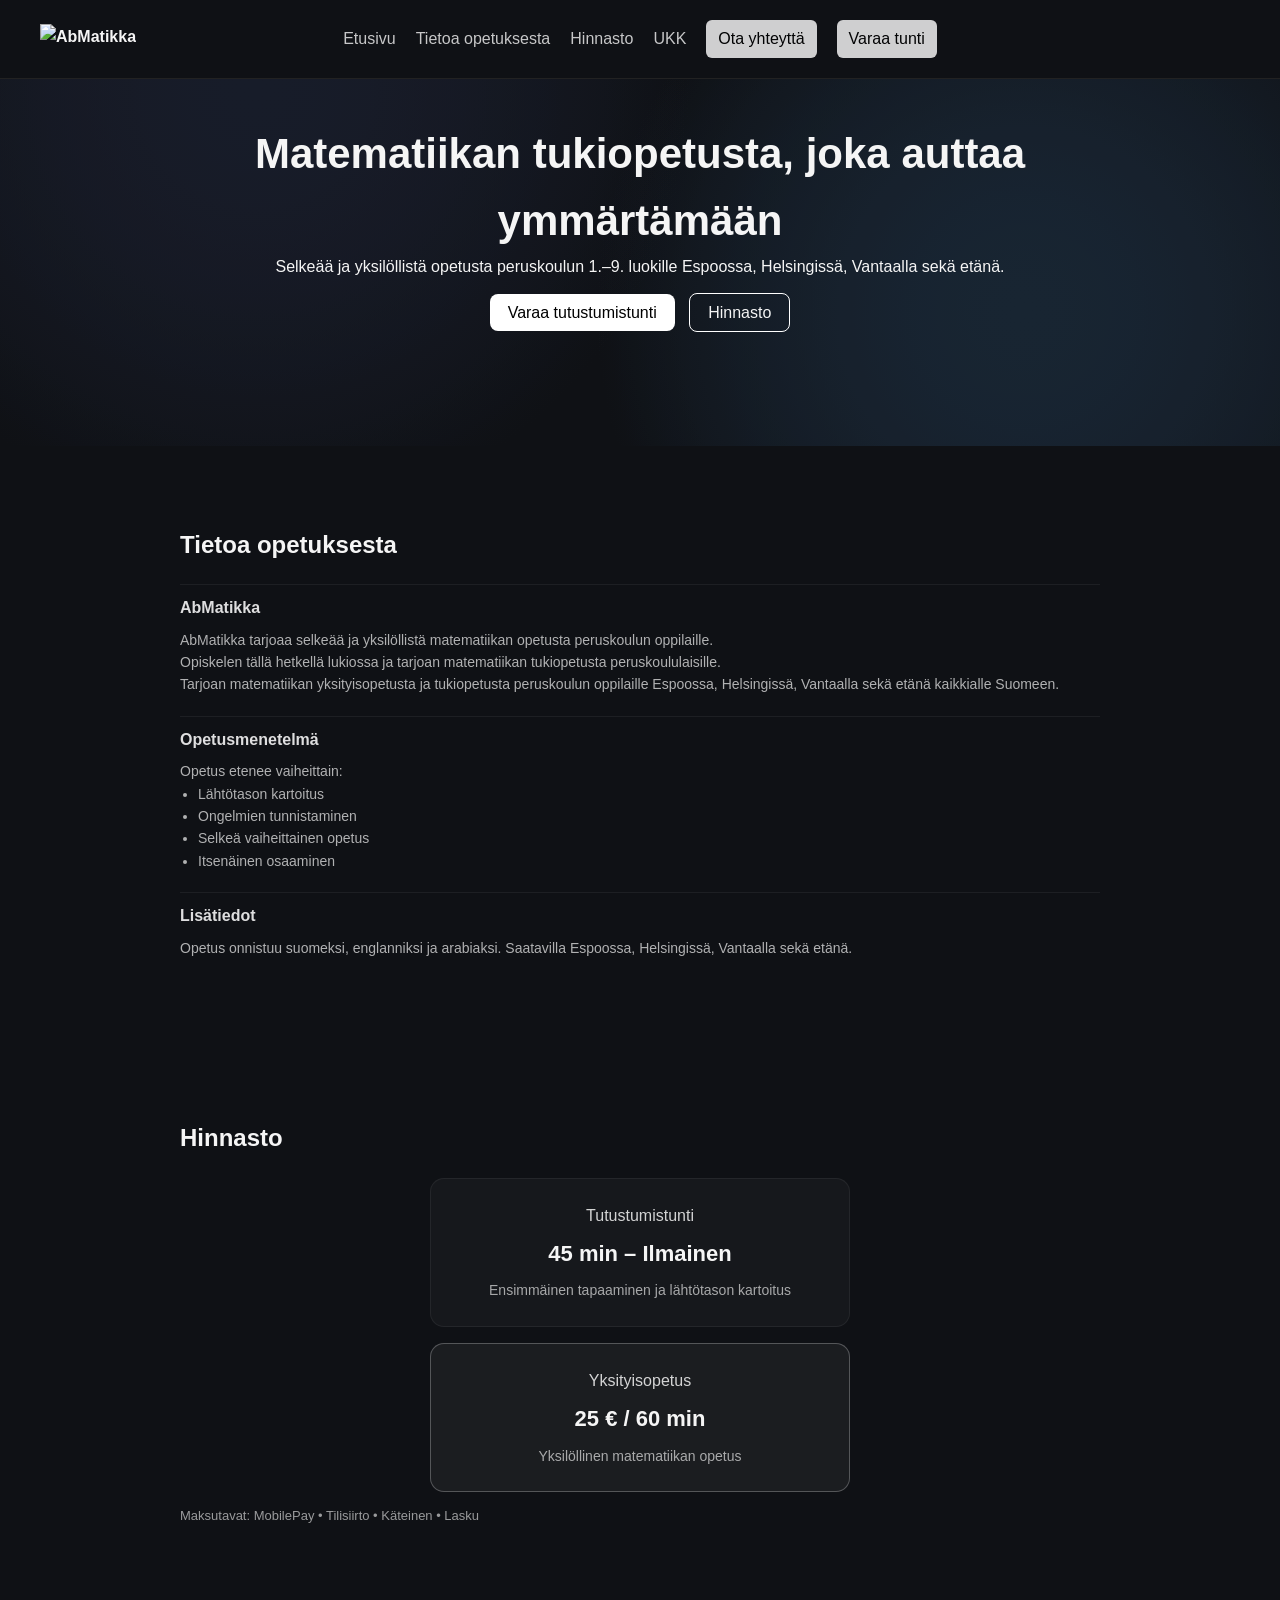
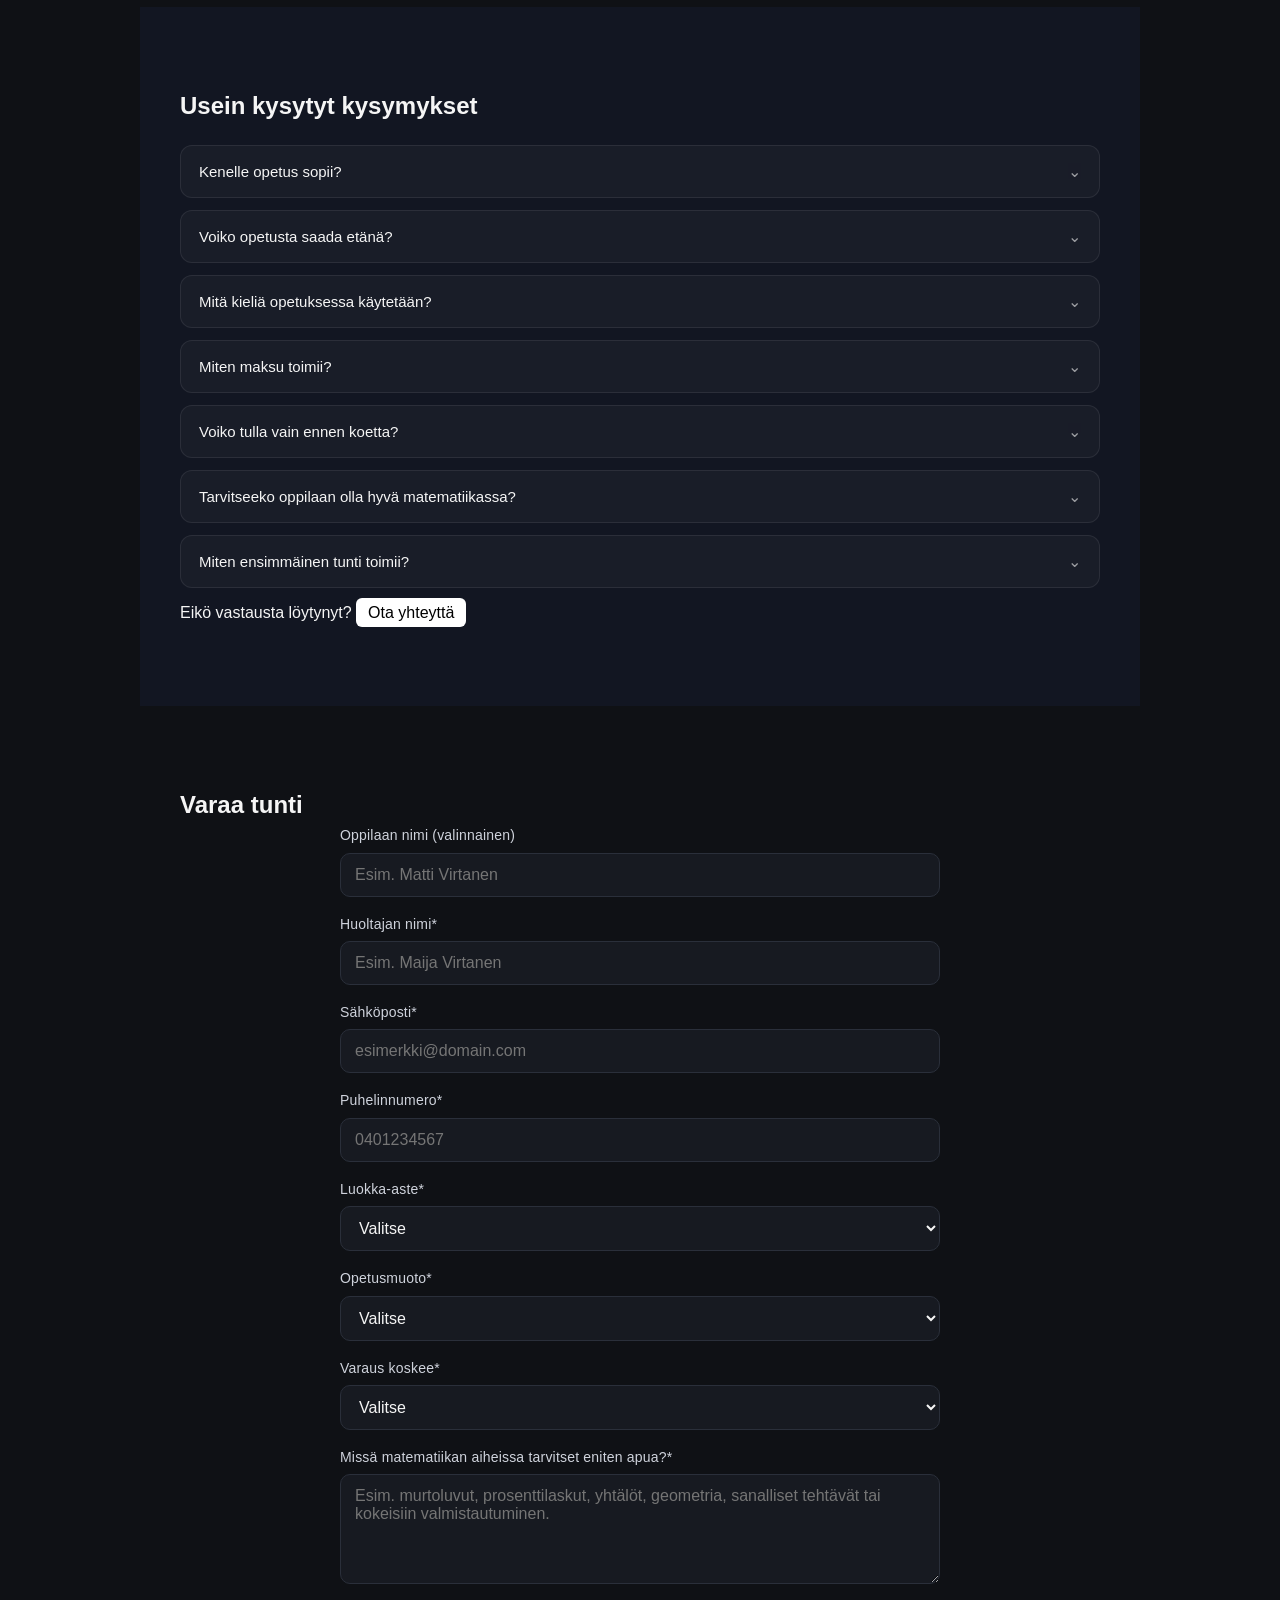
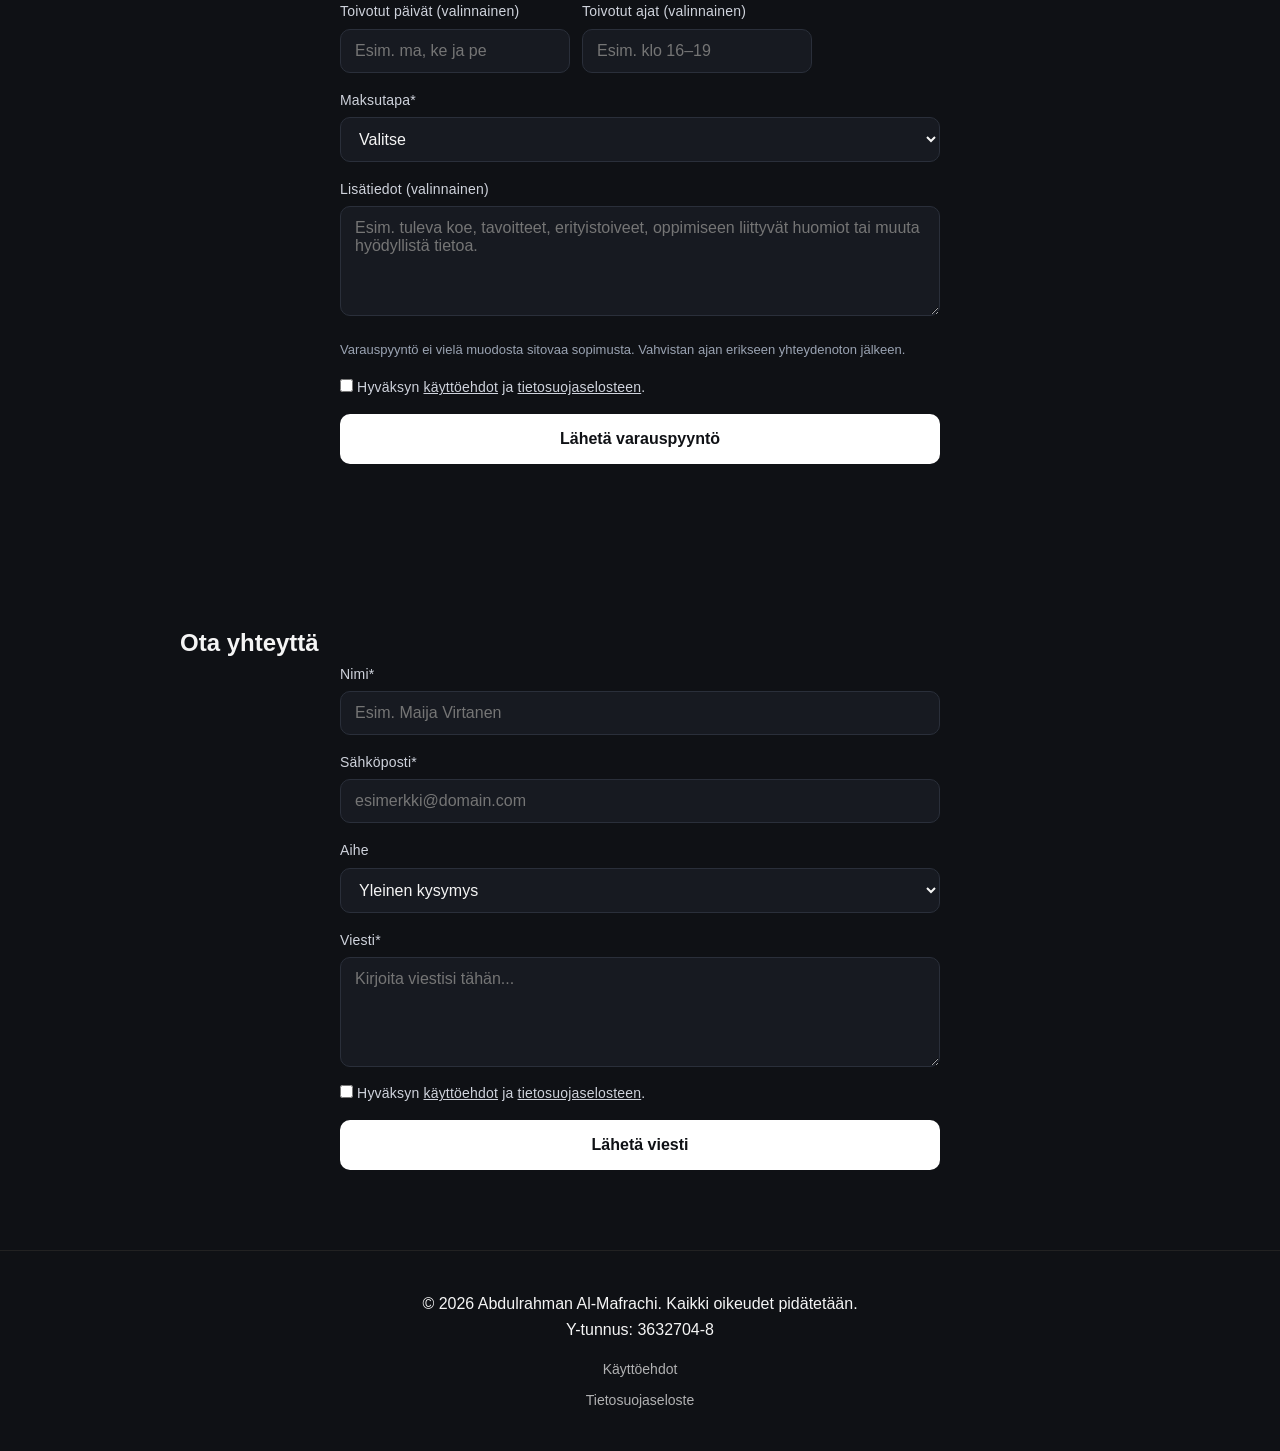
==== index.html @ 60a2cda3 "Update booking form subject and submit buttons Clarify booking section and streamline form submissio" ====
<!DOCTYPE html>
<html lang="fi">
<head>
  <meta charset="UTF-8" />
  <meta name="viewport" content="width=device-width, initial-scale=1.0"/>

  <title>Matematiikan yksityisopetus Espoo, Helsinki ja Vantaa | AbMatikka</title>
  <meta name="description" content="Matematiikan yksityisopetusta peruskoulun 1.–9. luokille Espoossa, Helsingissä, Vantaalla ja etänä. Ensimmäinen tutustumistunti ilmainen." />
  <link rel="apple-touch-icon" sizes="180x180" href="images/icons/apple-touch-icon.png">
  <link rel="icon" type="image/png" sizes="32x32" href="images/icons/favicon-32x32.png">
  <link rel="icon" type="image/png" sizes="16x16" href="images/icons/favicon-16x16.png">
  <link rel="manifest" href="images/icons/site.webmanifest">

  <!-- Open Graph (social media) -->
  <meta property="og:title" content="AbMatikka – Matematiikan tukiopetus" />
  <meta property="og:description" content="Yksilöllistä matematiikan opetusta Espoo, Helsinki, Vantaa ja etänä." />
  <meta property="og:type" content="website" />
  <meta name="theme-color" content="#0f1115" />
  
  <link rel="stylesheet" href="style.css">
</head>
  
<body>
<div id="top"></div>
<!-- NAV -->
<nav class="nav">
  <a href="#" class="logo">
    <img src="images/logo.png" alt="AbMatikka">
  </a>
  <button class="hamburger" id="hamburger">
    <span></span>
    <span></span>
    <span></span>
  </button>
  <div class="nav-links" id="nav-links">
    <a href="index.html" onclick="setTimeout(() => window.scrollTo(0,0), 0)">Etusivu</a>
    <a href="#about" data-offset="95" data-key="nav_about">Tietoa opetuksesta</a>
    <a href="#pricing" data-offset="110" data-key="nav_pricing">Hinnasto</a>
    <a href="#faq" data-offset="65" data-key="nav_faq">UKK</a>
    <a href="#contact" class="btn-small" data-offset="10" data-key="nav_contact">Ota yhteyttä</a>
    <a href="#booking" class="btn-small" data-offset="10" data-key="nav_booking">Varaa tunti</a>
  </div>
</nav>

<!-- HERO -->
<header class="hero">
  <div class="hero-bg"></div>

  <div class="hero-content">
    <h1 data-key="hero_title">Matematiikan tukiopetusta, joka auttaa ymmärtämään</h1>
    <p data-key="hero_desc">
      Selkeää ja yksilöllistä opetusta peruskoulun 1.–9. luokille Espoossa, Helsingissä, Vantaalla sekä etänä.
    </p>

    <div class="hero-buttons">
      <a href="#booking" class="btn" data-key="hero_btn_book">Varaa tutustumistunti</a>
      <a href="#pricing" class="btn-secondary" data-key="hero_btn_pricing">Hinnasto</a>
    </div>
  </div>
</header>

<!-- ABOUT -->
<section id="about" class="section">

  <h2 data-key="about_title">Tietoa opetuksesta</h2>

  <!-- ABOUT PART -->
  <div class="subsection">
    <h3 data-key="about_h3_1">AbMatikka</h3>
  <p data-key="about_p1">
    AbMatikka tarjoaa selkeää ja yksilöllistä matematiikan opetusta peruskoulun oppilaille.
  </p>

  <p data-key="about_p2">
    Opiskelen tällä hetkellä lukiossa ja tarjoan matematiikan tukiopetusta peruskoululaisille.
  </p>

  <p data-key="about_p3">
    Tarjoan matematiikan yksityisopetusta ja tukiopetusta peruskoulun oppilaille Espoossa, Helsingissä, Vantaalla sekä etänä kaikkialle Suomeen.
  </p>
</div>

  <!-- TEACHING METHOD PART -->
  <div class="subsection">
    <h3 data-key="about_h3_2">Opetusmenetelmä</h3>

    <p data-key="about_method_intro">Opetus etenee vaiheittain:</p>

    <ul>
      <li data-key="method_1">Lähtötason kartoitus</li>
      <li data-key="method_2">Ongelmien tunnistaminen</li>
      <li data-key="method_3">Selkeä vaiheittainen opetus</li>
      <li data-key="method_4">Itsenäinen osaaminen</li>
    </ul>
  </div>

  <!-- EXTRA INFO -->
  <div class="subsection">
    <h3 data-key="about_h3_3">Lisätiedot</h3>
    <p data-key="about_extra">
      Opetus onnistuu suomeksi, englanniksi ja arabiaksi.  
      Saatavilla Espoossa, Helsingissä, Vantaalla sekä etänä.
    </p>
  </div>

</section>

<!-- PRICING -->
<section id="pricing" class="section">
  <h2 data-key="pricing_title">Hinnasto</h2>

  <div class="pricing-clean">

    <div class="pricing-item">
      <div class="pricing-title" data-key="pricing_free_title">Tutustumistunti</div>
      <div class="pricing-price" data-key="pricing_free_price">45 min – Ilmainen</div>
      <div class="pricing-desc" data-key="pricing_free_desc">Ensimmäinen tapaaminen ja lähtötason kartoitus</div>
    </div>

    <div class="pricing-item featured">
      <div class="pricing-title" data-key="pricing_private_title">Yksityisopetus</div>
      <div class="pricing-price" data-key="pricing_private_price">25 € / 60 min</div>
      <div class="pricing-desc" data-key="pricing_private_desc">Yksilöllinen matematiikan opetus</div>
    </div>

  </div>

  <div class="payment-methods" data-key="payment_methods">
    Maksutavat: MobilePay • Tilisiirto • Käteinen • Lasku
  </div>
</section>

<!-- FAQ -->
<section id="faq" class="section dark">
  <h2 data-key="faq_title">Usein kysytyt kysymykset</h2>

  <div class="faq-clean">

    <div class="faq-item">
      <button class="faq-question">
        <span data-key="faq_q1">Kenelle opetus sopii?</span>
        <span class="faq-icon">⌄</span>
      </button>
      <div class="faq-answer" data-key="faq_a1">
        Peruskoulun oppilaille (1.–9. luokka), jotka tarvitsevat tukea matematiikassa.
      </div>
    </div>

    <div class="faq-item">
      <button class="faq-question">
        <span data-key="faq_q2">Voiko opetusta saada etänä?</span>
        <span class="faq-icon">⌄</span>
      </button>
      <div class="faq-answer" data-key="faq_a2">
        Kyllä. Opetus onnistuu sekä etänä että lähiopetuksena Espoossa, Helsingissä ja Vantaalla.
      </div>
    </div>

    <div class="faq-item">
      <button class="faq-question">
        <span data-key="faq_q3">Mitä kieliä opetuksessa käytetään?</span>
        <span class="faq-icon">⌄</span>
      </button>
      <div class="faq-answer" data-key="faq_a3">
        Opetus onnistuu suomeksi, englanniksi ja arabiaksi.
      </div>
    </div>

    <div class="faq-item">
      <button class="faq-question">
        <span data-key="faq_q4">Miten maksu toimii?</span>
        <span class="faq-icon">⌄</span>
      </button>
      <div class="faq-answer" data-key="faq_a4">
        Maksu onnistuu MobilePaylla, tilisiirrolla, käteisellä tai laskulla.
      </div>
    </div>

    <div class="faq-item">
      <button class="faq-question">
        <span data-key="faq_q5">Voiko tulla vain ennen koetta?</span>
        <span class="faq-icon">⌄</span>
      </button>
      <div class="faq-answer" data-key="faq_a5">
        Kyllä. Yksittäiset tunnit ja kertaluonteinen tuki ovat täysin mahdollisia.
      </div>
    </div>

    <div class="faq-item">
      <button class="faq-question">
        <span data-key="faq_q6">Tarvitseeko oppilaan olla hyvä matematiikassa?</span>
        <span class="faq-icon">⌄</span>
      </button>
      <div class="faq-answer" data-key="faq_a6">
        Ei tarvitse. Opetus mukautetaan aina oppilaan lähtötasoon.
      </div>
    </div>

    <div class="faq-item">
      <button class="faq-question">
        <span data-key="faq_q7">Miten ensimmäinen tunti toimii?</span>
        <span class="faq-icon">⌄</span>
      </button>
      <div class="faq-answer" data-key="faq_a7">
        Ensimmäinen tutustumistunti sisältää lähtötason kartoituksen ja suunnitelman tekemisen tulevaa opetusta varten.
      </div>
    </div>
  <p class="faq-note">
     Eikö vastausta löytynyt?
    <a href="#contact" class="btn-small" data-offset="10">Ota yhteyttä</a>
  </p>
  </div>
</section>

<!-- BOOKING FORM -->
<section id="booking" class="section">
  <h2 data-key="booking_title">Varaa tunti</h2>

<form action="https://formsubmit.co/c6b9ec2ff8235d86687b33f1105c2b4b" method="POST" class="form">

<input type="hidden" name="_subject" value="Uusi varaus AbMatikka-sivustolta">
<input type="hidden" name="_template" value="basic">
<input type="hidden" name="_next" value="https://ab-almafrachi.github.io/abmatikka/kiitos.html">
<input type="hidden" name="_captcha" value="false">

<div class="form-group">
  <label for="student_name">Oppilaan nimi (valinnainen)</label>
  <input id="student_name" name="student_name" type="text" placeholder="Esim. Matti Virtanen">
</div>

<div class="form-group">
  <label for="guardian_name">Huoltajan nimi*</label>
  <input id="guardian_name" name="guardian_name" type="text" required placeholder="Esim. Maija Virtanen">
</div>

<div class="form-group">
  <label for="email">Sähköposti*</label>
  <input id="booking_email" name="email" type="email" required placeholder="esimerkki@domain.com">
</div>

<div class="form-group">
  <label for="phone">Puhelinnumero*</label>
  <input id="booking_phone" name="phone" type="tel" required placeholder="0401234567">
</div>

<div class="form-group">
  <label for="grade">Luokka-aste*</label>
  <select id="grade" name="grade" required>
    <option value="">Valitse</option>
    <option>1</option>
    <option>2</option>
    <option>3</option>
    <option>4</option>
    <option>5</option>
    <option>6</option>
    <option>7</option>
    <option>8</option>
    <option>9</option>
  </select>
</div>

<div class="form-group">
  <label for="type">Opetusmuoto*</label>
  <select id="type" name="type" required>
    <option value="">Valitse</option>
    <option value="lahi">Lähiopetus</option>
    <option value="eta">Etäopetus</option>
  </select>
</div>

<div class="form-group" id="city-group" style="display:none;">
  <label for="city">Opetuspaikka*</label>
  <input id="city" name="city" type="text" placeholder="Esim. kirjasto, koti tai muu paikka">
</div>

<div class="form-group">
  <label for="lesson_type">Varaus koskee*</label>
  <select id="lesson_type" name="lesson_type" required>
    <option value="">Valitse</option>
    <option value="free_intro">Ilmainen tutustumistunti (45 min)</option>
    <option value="private_lesson">Yksityisopetustunti (25 €/h)</option>
  </select>
</div>

<div class="form-group">
  <label for="issues">Missä matematiikan aiheissa tarvitset eniten apua?*</label>
  <textarea
    id="issues"
    name="issues"
    required
    placeholder="Esim. murtoluvut, prosenttilaskut, yhtälöt, geometria, sanalliset tehtävät tai kokeisiin valmistautuminen."></textarea>
</div>

<div class="form-row">

  <div class="form-group">
    <label for="days">Toivotut päivät (valinnainen)</label>
    <input
      id="days"
      name="days"
      type="text"
      placeholder="Esim. ma, ke ja pe">
  </div>

  <div class="form-group">
    <label for="times">Toivotut ajat (valinnainen)</label>
    <input
      id="times"
      name="times"
      type="text"
      placeholder="Esim. klo 16–19">
  </div>

</div>

<div class="form-group">
  <label for="payment_method">Maksutapa*</label>
  <select id="payment_method" name="payment_method" required>
    <option value="">Valitse</option>
    <option value="mobilepay">MobilePay</option>
    <option value="banktransfer">Tilisiirto</option>
    <option value="cash">Käteinen</option>
    <option value="invoice">Lasku</option>
  </select>
</div>

<div class="form-group" id="billing-group" style="display:none;">
  <label for="billing_details">Laskutustiedot</label>
  <textarea id="billing_details" name="billing_details" placeholder="Matti Virtanen&#10;Esimerkkikatu 1 A 2&#10;02100 Helsinki"></textarea>
</div>

<div class="form-group">
  <label for="message">Lisätiedot (valinnainen)</label>
  <textarea
    id="message"
    name="message"
    placeholder="Esim. tuleva koe, tavoitteet, erityistoiveet, oppimiseen liittyvät huomiot tai muuta hyödyllistä tietoa."></textarea>
</div>

<p class="form-note">
  Varauspyyntö ei vielä muodosta sitovaa sopimusta. Vahvistan ajan erikseen yhteydenoton jälkeen.
</p>

<div class="form-group consent">
  <label>
    <input type="checkbox" name="consent" required>
    Hyväksyn
    <a href="terms.html" target="_blank">käyttöehdot</a>
    ja
    <a href="privacy.html" target="_blank">tietosuojaselosteen</a>.
  </label>
</div>

<button type="submit">Lähetä varauspyyntö</button>
</form>
</section>

<section id="contact" class="section">
  <h2>Ota yhteyttä</h2>

  <form action="https://formsubmit.co/c6b9ec2ff8235d86687b33f1105c2b4b" method="POST" class="form">

    <input type="hidden" name="_subject" value="Uusi yhteydenotto AbMatikka-sivustolta">
    <input type="hidden" name="_template" value="basic">
    <input type="hidden" name="_next" value="https://ab-almafrachi.github.io/abmatikka/kiitos.html">
    <input type="hidden" name="_captcha" value="false">

    <div class="form-group">
      <label for="name">Nimi*</label>
      <input id="name" name="name" type="text" required placeholder="Esim. Maija Virtanen">
    </div>

    <div class="form-group">
      <label for="contact_email">Sähköposti*</label>
      <input id="contact_email" name="email" type="email" required placeholder="esimerkki@domain.com">
    </div>

    <div class="form-group">
      <label for="topic">Aihe</label>
      <select id="topic" name="topic">
        <option name="general" value="general">Yleinen kysymys</option>
        <option name="pricing" value="pricing">Hinnat</option>
        <option name="lesson" value="lesson">Opetukseen liittyvä kysymys</option>
        <option name="other" value="other">Muu</option>
      </select>
    </div>

    <div class="form-group">
      <label for="contact_message">Viesti*</label>
      <textarea id="contact_message" name="message" required placeholder="Kirjoita viestisi tähän..."></textarea>
    </div>

    <div class="form-group consent">
      <label>
        <input type="checkbox" name="consent" required>
        Hyväksyn <a href="terms.html" target="_blank">käyttöehdot</a> ja
        <a href="privacy.html" target="_blank">tietosuojaselosteen</a>.
      </label>
    </div>

    <button type="submit">Lähetä viesti</button>
  </form>
</section>

<!-- FOOTER -->
<footer class="footer">
  <p data-key="footer_copyright">© 2026 Abdulrahman Al-Mafrachi. Kaikki oikeudet pidätetään.</p>
  <p>Y-tunnus: 3632704-8</p>

  <div class="footer-links">
      <a href="terms.html">Käyttöehdot</a>
      <span>•</span>
      <a href="privacy.html">Tietosuojaseloste</a>
    </div>
</footer>

<script src="script.js"></script>
</body>
</html>
---- style.css ----
* {
  margin: 0;
  padding: 0;
  box-sizing: border-box;
  font-family: Inter, Arial, sans-serif;
}

body {
  background: #0f1115;
  color: #f5f5f5;
  line-height: 1.6;
}

a { color: inherit; text-decoration: none; }

.nav {
  display:flex;
  justify-content:center;
  align-items:center;
  padding:20px 40px;
  position:fixed;
  top:0;
  left:0;
  right:0;
  z-index:9999;
  background:#0f1115;
  border-bottom:1px solid #222;
  gap: 40px;
}

.logo { 
  font-weight:700;
  position: absolute;
  left: 40px;
}

.nav-links {
  display: flex;
  gap: 20px;
  align-items: center;
  justify-content: center;
}

.nav-links a {
  opacity:0.8;
}

.btn-small {
  padding:6px 12px;
  background:#ffffff;
  color:#000;
  border-radius:6px;
}

.hero {
  position:relative;
  padding:120px 40px;
  text-align:center;
  overflow:hidden;
}

.hero-bg {
  position:absolute;
  top:0;
  bottom:0;
  left:0;
  right:0;
  background:
    -webkit-radial-gradient(20% 20%, circle, #1a1f2e, transparent 40%),
    -webkit-radial-gradient(80% 70%, circle, #1b2a3a, transparent 40%),
    radial-gradient(circle at 20% 20%, #1a1f2e, transparent 40%),
    radial-gradient(circle at 80% 70%, #1b2a3a, transparent 40%);
  opacity:0.8;
}

.hero-content { position:relative; max-width:800px; margin:auto; }

.hero h1 { font-size:42px; }

.hero-buttons { margin-top:20px; }

.btn {
  background:#fff;
  color:#000;
  padding:10px 18px;
  border-radius:8px;
  margin-right:10px;
}

.btn-secondary {
  border:1px solid #fff;
  padding:10px 18px;
  border-radius:8px;
}

.section {
  padding:80px 40px;
  max-width:1000px;
  margin:auto;
}

.dark { background:#121622; }

.grid {
  display:grid;
  grid-template-columns:repeat(auto-fit,minmax(200px,1fr));
  gap:20px;
}

.card {
  padding:20px;
  border:1px solid #2a2a2a;
  border-radius:10px;
}

.pricing-clean {
  display: flex;
  flex-direction: column;
  align-items: center;
  gap: 16px;
  margin-top: 20px;
}

.pricing-item {
  width: 100%;
  max-width: 420px;     /* same limit for both */
  box-sizing: border-box;

  text-align: center;

  padding: 24px;
  border-radius: 14px;

  background: rgba(255, 255, 255, 0.03);
  border: 1px solid rgba(255, 255, 255, 0.06);
}

.pricing-item:hover {
  -webkit-transform: translateY(-3px);
  transform: translateY(-3px);
  border-color: rgba(255, 255, 255, 0.18);
}

.pricing-title {
  font-size: 16px;
  opacity: 0.85;
}

.pricing-price {
  font-size: 22px;
  font-weight: 600;
  margin-top: 8px;
}

.pricing-desc {
  margin-top: 8px;
  font-size: 14px;
  opacity: 0.65;
}

.featured {
  border: 1px solid rgba(255, 255, 255, 0.25);
  background: rgba(255, 255, 255, 0.05);
}

.payment-methods {
  margin-top: 14px;
  font-size: 13px;
  opacity: 0.6;
}
.highlight {
  border:2px solid #fff;
}

.form {
  display:flex;
  flex-direction:column;
  gap:10px;
  max-width:500px;
}

input, select, textarea {
  padding:10px;
  border-radius:6px;
  border:none;
}

button {
  padding:12px;
  background:#fff;
  color:#000;
  border:none;
  border-radius:6px;
  font-size: 16px;
  -webkit-appearance: none;
  appearance: none;
}

.faq-clean {
  margin-top: 20px;
  display: flex;
  flex-direction: column;
  gap: 12px;
}

/* container */
.faq-item {
  border-radius: 12px;
  border: 1px solid rgba(255, 255, 255, 0.08);
  background: rgba(255, 255, 255, 0.03);
  overflow: hidden;
  transition: border 0.2s ease;
}

.faq-item:hover {
  border-color: rgba(255, 255, 255, 0.18);
}

/* question */
.faq-question {
  width: 100%;
  display: flex;
  justify-content: space-between;
  align-items: center;

  background: transparent;
  border: none;

  padding: 16px 18px;

  color: #f5f5f5;
  font-size: 15px;
  font-weight: 500;

  cursor: pointer;
}

.faq-icon {
  font-size: 16px;
  opacity: 0.6;
  transition: -webkit-transform 0.25s ease, transform 0.25s ease;
}

/* answer (collapsed by default) */
.faq-answer {
  max-height: 0;
  overflow: hidden;

  padding: 0 18px;

  font-size: 14px;
  color: rgba(245, 245, 245, 0.7);

  transition: max-height 0.35s ease, padding 0.35s ease;
}

/* open state */
.faq-item.active .faq-answer {
  max-height: 200px; /* enough for your answers */
  padding: 0 18px 16px 18px;
}

.faq-item.active .faq-icon {
  -webkit-transform: rotate(180deg);
  transform: rotate(180deg);
  opacity: 1;
}

.footer {
  text-align:center;
  padding:40px;
  border-top:1px solid #222;
}

.form {
  max-width: 600px;
  margin: 0 auto;
  display: flex;
  flex-direction: column;
  gap: 16px;
}

.form-group {
  display: flex;
  flex-direction: column;
  gap: 6px;
}

.form-group label {
  font-size: 14px;
  color: #cfd3dc;
  letter-spacing: 0.2px;
}

.form input,
.form select,
.form textarea {
  background: #171a21;
  border: 1px solid #2a2f3a;
  color: #f5f5f5;
  padding: 12px 14px;
  border-radius: 10px;
  outline: none;
  transition: 0.2s ease;
  font-size: 16px;
}

.form input::-webkit-inner-spin-button,
.form input::-webkit-outer-spin-button {
  -webkit-appearance: none;
  margin: 0;
}

.form input:focus,
.form select:focus,
.form textarea:focus {
  border-color: #ffffff;
  box-shadow: 0 0 0 2px rgba(255,255,255,0.08);
}

.form textarea {
  min-height: 110px;
  resize: vertical;
}

.form-row {
  display: flex;
  gap: 12px;
}

.form button {
  background: #ffffff;
  color: #0f1115;
  padding: 16px;
  border-radius: 10px;
  border: none;
  font-weight: 600;
  cursor: pointer;
  transition: 0.2s ease;
  font-size: 16px;
  min-height: 48px;
  -webkit-appearance: none;
  appearance: none;
}

.form button:hover {
  -webkit-transform: translateY(-1px);
  transform: translateY(-1px);
  opacity: 0.9;
}

.form-note {
  font-size: 13px;
  color: #9aa3b2;
  margin-top: 8px;
}

html {
  -webkit-scroll-behavior: smooth;
  scroll-behavior: smooth;
}

.nav-links a {
  transition: -webkit-transform 0.15s ease, transform 0.15s ease, opacity 0.2s ease;
}

.nav-links a.clicked {
  -webkit-transform: scale(0.92);
  transform: scale(0.92);
  opacity: 0.6;
}

#about {
  scroll-margin-top: 95px;
}

#method {
  scroll-margin-top: 110px;
}

#pricing {
  scroll-margin-top: 110px;
}

#faq {
  scroll-margin-top: 50px;
}

#contact {
  scroll-margin-top: 10px;
}

.subsection {
  margin-top: 20px;
  padding-top: 10px;
  border-top: 1px solid rgba(255,255,255,0.06);
}

.subsection h3 {
  font-size: 16px;
  margin-bottom: 8px;
  opacity: 0.9;
}

.subsection p, .subsection li {
  font-size: 14px;
  opacity: 0.7;
  line-height: 1.6;
}

.subsection ul {
  padding-left: 18px;
}

.logo {
  display: flex;
  align-items: center;
}

.logo img {
  height: 30px;
  width: auto;
  display: block;
}

/* Hamburger Menu */
.hamburger {
  display: none;
  flex-direction: column;
  background: transparent;
  border: none;
  cursor: pointer;
  padding: 0;
  gap: 5px;
}

.hamburger span {
  width: 25px;
  height: 3px;
  background: #f5f5f5;
  border-radius: 2px;
  transition: 0.3s ease;
}

.hamburger.active span:nth-child(1) {
  transform: rotate(45deg) translate(10px, 10px);
}

.hamburger.active span:nth-child(2) {
  opacity: 0;
}

.hamburger.active span:nth-child(3) {
  transform: rotate(-45deg) translate(8px, -8px);
}

/* Mobile Responsive */
@media (max-width: 768px) {
  .nav {
    padding: 22px 20px;
    gap: 20px;
  }

  .hamburger {
    display: flex;
    position: absolute;
    right: 20px;
  }

  .nav-links {
    position: fixed;
    top: 56px;
    left: 0;
    right: 0;
    background: #0f1115;
    flex-direction: column;
    gap: 0;
    max-height: 0;
    overflow: hidden;
    transition: max-height 0.3s ease;
    justify-content: flex-start;
    flex: none;
    margin-top: -15px;
  }

  .nav-links.active {
    max-height: 450px;
    padding: 0;
  }

  .nav-links a {
    display: block;
    padding: 16px 20px;
    margin-left: 0;
    opacity: 1;
    border-bottom: 1px solid rgba(255, 255, 255, 0.05);
    transition: background 0.2s ease;
    min-height: 44px;
    display: flex;
    align-items: center;
  }

  .nav-links a:hover {
    background: rgba(255, 255, 255, 0.05);
  }

  .nav-links a.btn-small {
    background: #ffffff;
    color: #000;
    border-radius: 6px;
    margin: 12px 20px;
    border: none;
  }

  .hero {
    padding: 100px 20px 80px 20px;
  }

  .hero h1 {
    font-size: 28px;
    line-height: 1.4;
  }

  .hero p {
    font-size: 14px;
    line-height: 1.5;
  }

  .btn {
    display: block;
    width: 100%;
    text-align: center;
    margin-right: 0;
    margin-bottom: 10px;
  }

  .btn-secondary {
    display: block;
    width: 100%;
    text-align: center;
  }

  .hero-buttons {
    display: flex;
    flex-direction: column;
    gap: 10px;
  }

  .section {
    padding: 50px 20px;
  }

  .pricing-clean {
    flex-direction: column;
    align-items: stretch;
  }

  .pricing-item {
    max-width: 100%;
  }

  .form {
    max-width: 100%;
    padding: 0;
  }

  .form-row {
    flex-direction: column;
    gap: 0;
  }

  .form-group {
    gap: 4px;
  }

  .form input,
  .form select,
  .form textarea {
    padding: 14px 12px;
    font-size: 16px;
  }

  .faq-question {
    padding: 16px 14px;
    font-size: 14px;
    min-height: 44px;
  }

  .faq-answer {
    padding: 0 14px;
  }

  .faq-item.active .faq-answer {
    padding: 0 14px 14px 14px;
  }

  .subsection {
    margin-top: 16px;
  }

  .subsection h3 {
    font-size: 15px;
  }

  .logo img {
    height: 28px;
  }

  #about {
    scroll-margin-top: 70px;
  }

  #pricing {
    scroll-margin-top: 70px;
  }

  #faq {
    scroll-margin-top: 70px;
  }

  #contact {
    scroll-margin-top: 70px;
  }
}

/* Mobile Language Switcher */
@media (max-width: 768px) {
  .lang-dropdown-btn {
    font-size: 12px;
    padding: 6px 10px;
  }

  #lang-display::after {
    content: attr(data-lang-mobile);
  }

  #lang-display {
    display: none;
  }
}

/* =========================
   THANK YOU PAGE
   ========================= */

.thankyou-page {
  min-height: 100vh;
  display: flex;
  justify-content: center;
  align-items: center;

  background: #0f1115;
  color: #f5f5f5;
  padding: 20px;
}

.thankyou-card {
  width: 100%;
  max-width: 650px;

  text-align: center;

  padding: 40px;

  border-radius: 16px;

  background: rgba(255, 255, 255, 0.03);
  border: 1px solid rgba(255, 255, 255, 0.08);
}

.thankyou-icon {
  font-size: 56px;
  margin-bottom: 18px;
  color: #ffffff;
}

.thankyou-card h1 {
  font-size: 32px;
  margin-bottom: 12px;
}

.thankyou-card p {
  font-size: 15px;
  opacity: 0.75;
  margin-bottom: 24px;
  line-height: 1.6;
}

.thankyou-buttons {
  display: flex;
  justify-content: center;
  gap: 12px;
  flex-wrap: wrap;
}

/* reuse your existing buttons */
.thankyou-buttons .btn,
.thankyou-buttons .btn-secondary {
  padding: 12px 18px;
  border-radius: 10px;
  text-decoration: none;
  display: inline-block;
}

@media (max-width: 768px) {
  .thankyou-card {
    padding: 28px 20px;
  }

  .thankyou-card h1 {
    font-size: 26px;
  }

  .thankyou-buttons {
    flex-direction: column;
  }

  .thankyou-buttons a,
  .thankyou-buttons button {
    width: 100%;
  }
}

.footer-content {
  display: flex;
  flex-direction: column;
  gap: 10px;
  align-items: center;
}

.footer-links {
  display: flex;
  flex-direction: column;
  gap: 8px;
  font-size: 14px;
  opacity: 0.7;
  align-items: center;
  margin-top: 16px;
}

.footer-links span {
  display: none;
}

.footer-links a {
  transition: opacity 0.2s ease;
}

.footer-links a:hover {
  opacity: 1;
}

.legal-page {
  max-width: 800px;
  margin: 120px auto 80px auto;
  padding: 0 20px;
}

.legal-page h1 {
  font-size: 34px;
  margin-bottom: 20px;
}

.legal-page h2 {
  font-size: 20px;
  margin-top: 28px;
  margin-bottom: 10px;
}

.legal-page p,
.legal-page li {
  font-size: 15px;
  line-height: 1.7;
  opacity: 0.85;
}

.legal-page ul {
  padding-left: 20px;
  margin-top: 8px;
}

.legal-page a {
  text-decoration: underline;
  opacity: 0.9;
}

.consent {
  font-size: 13px;
  color: #9aa3b2;
  line-height: 1.5;
}

.consent a {
  text-decoration: underline;
}
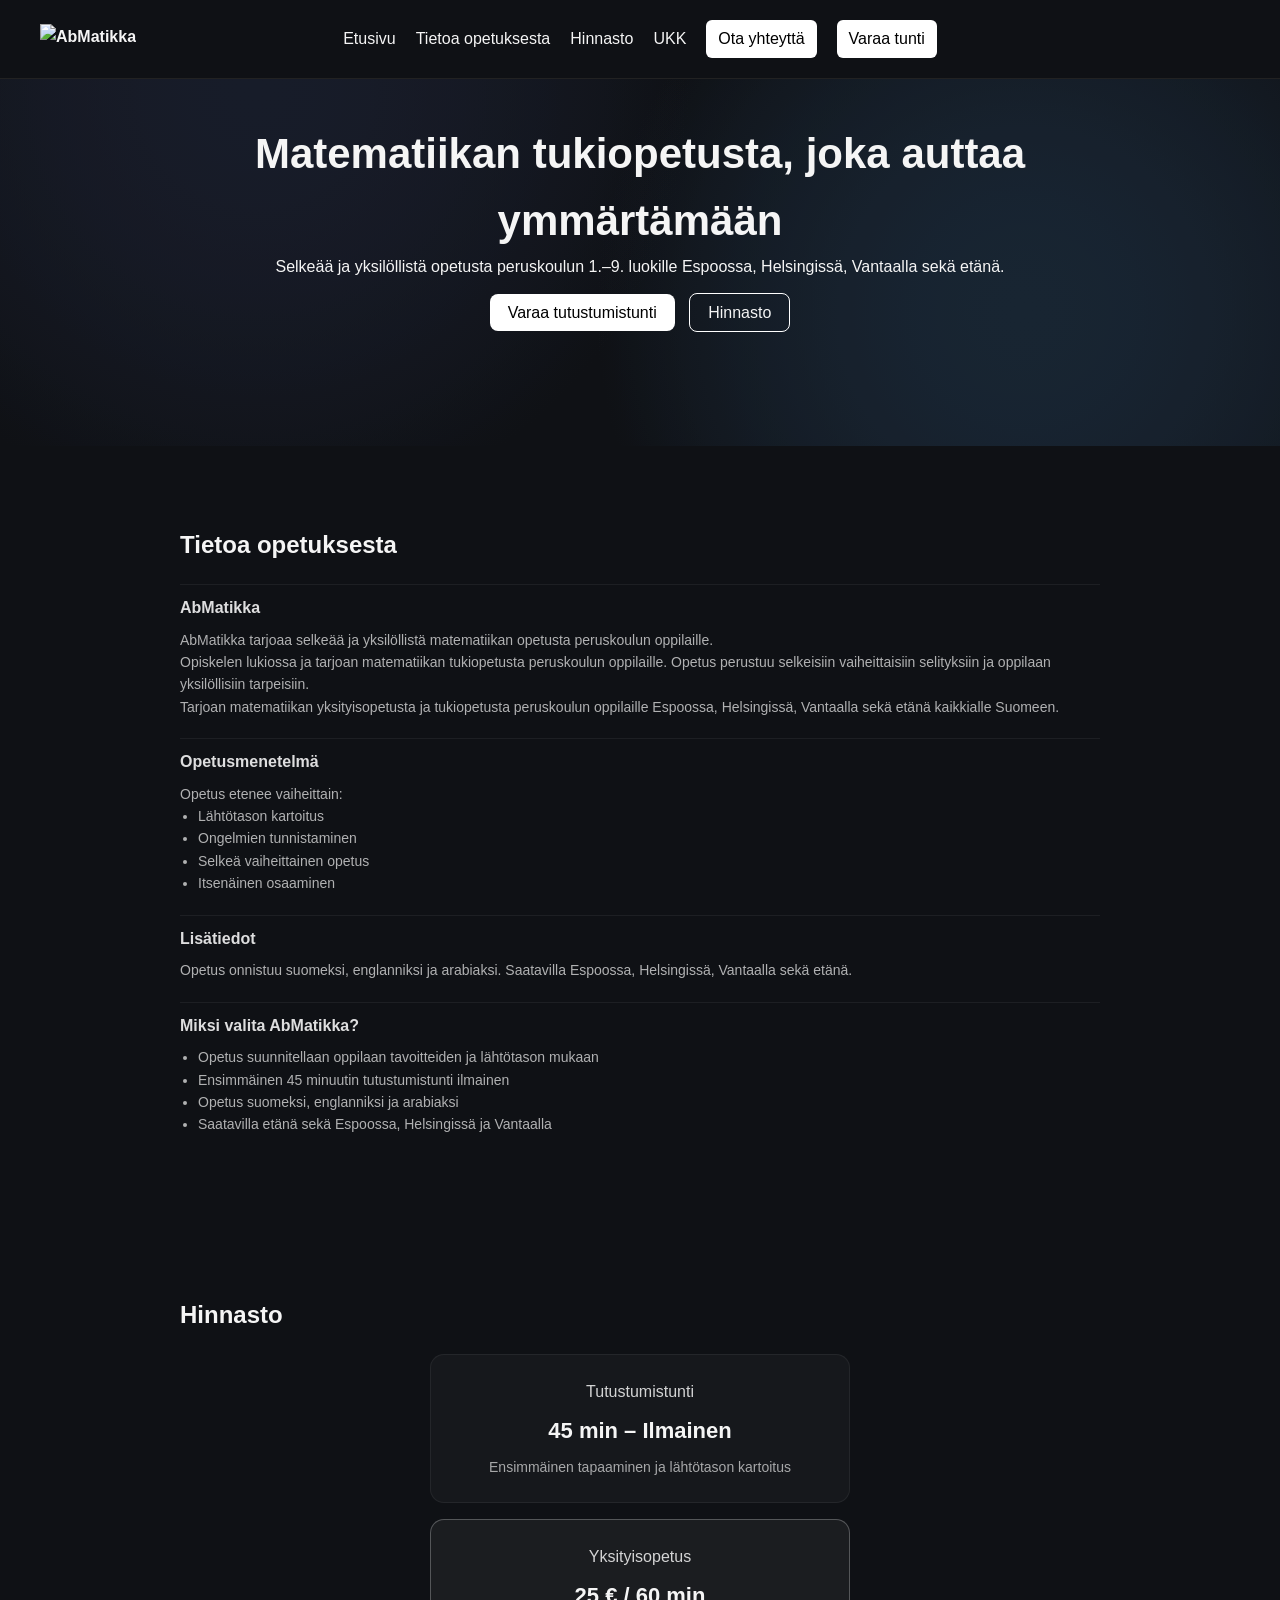
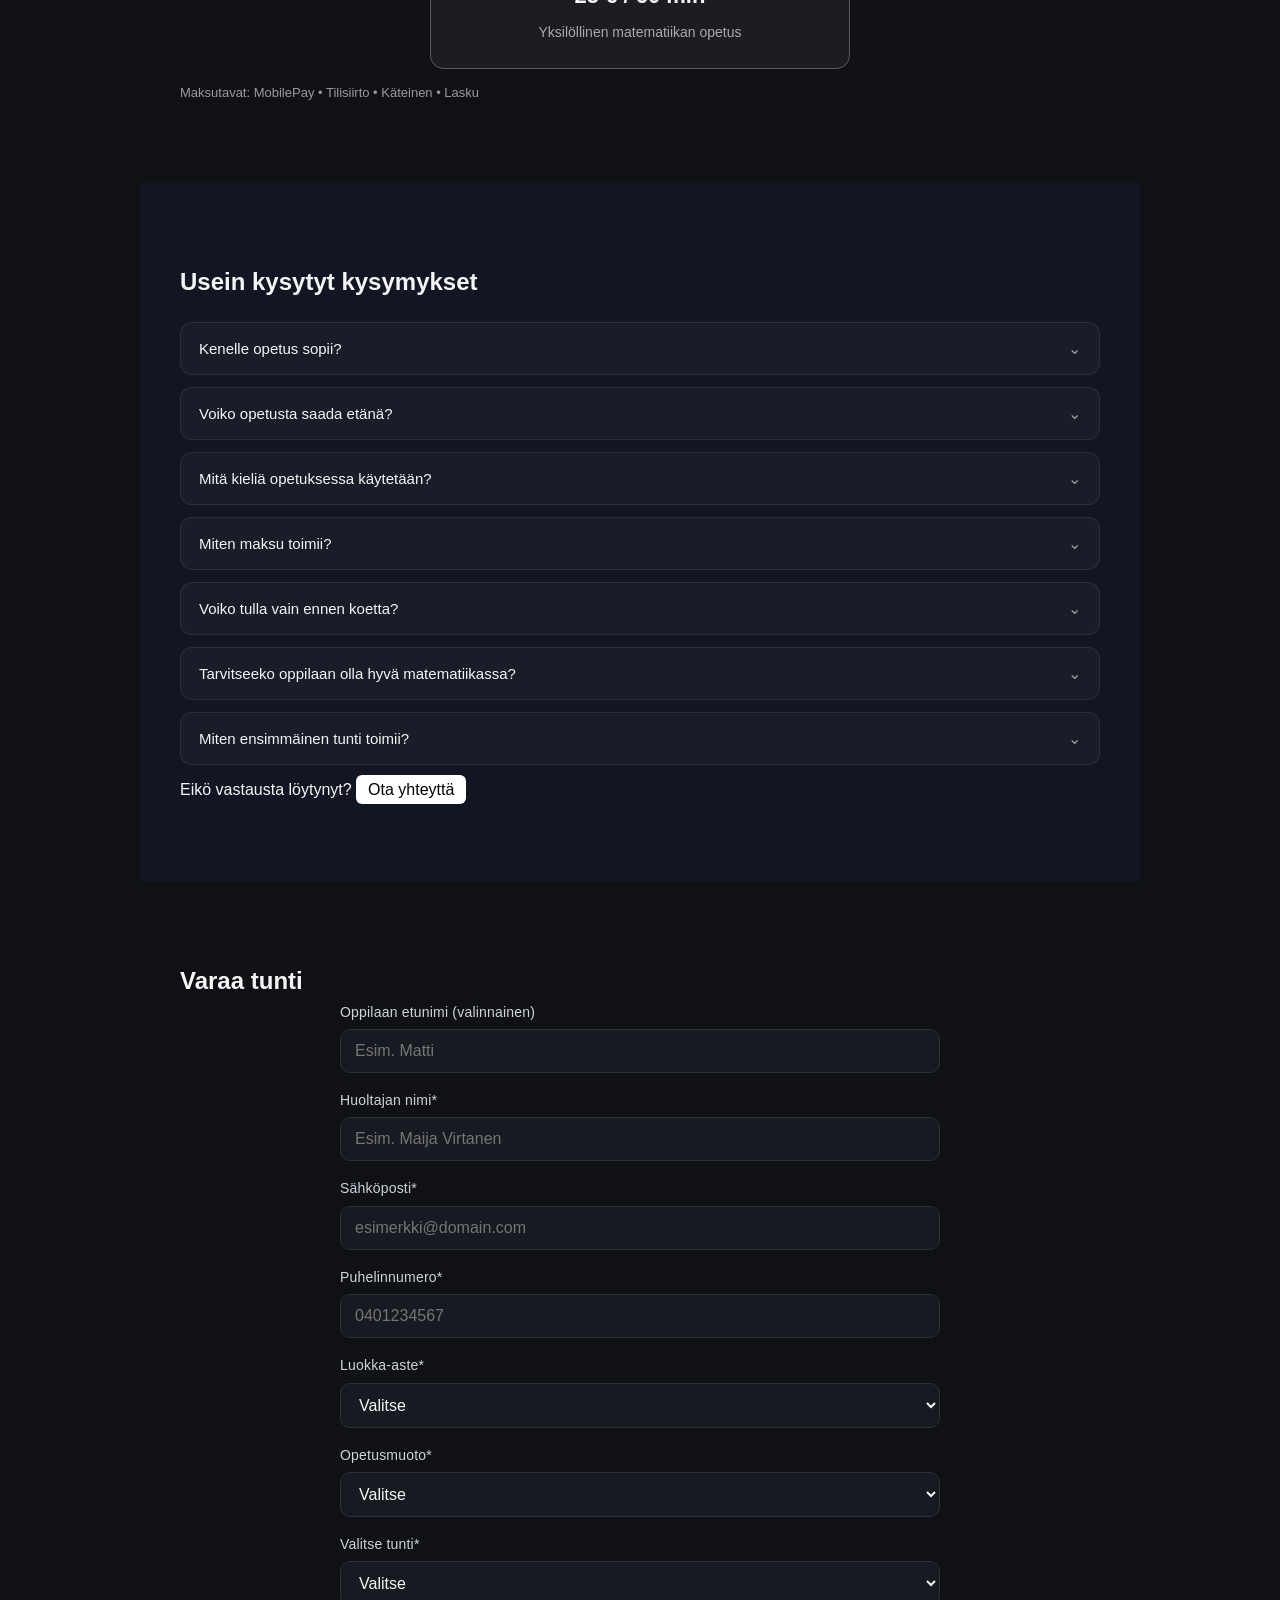
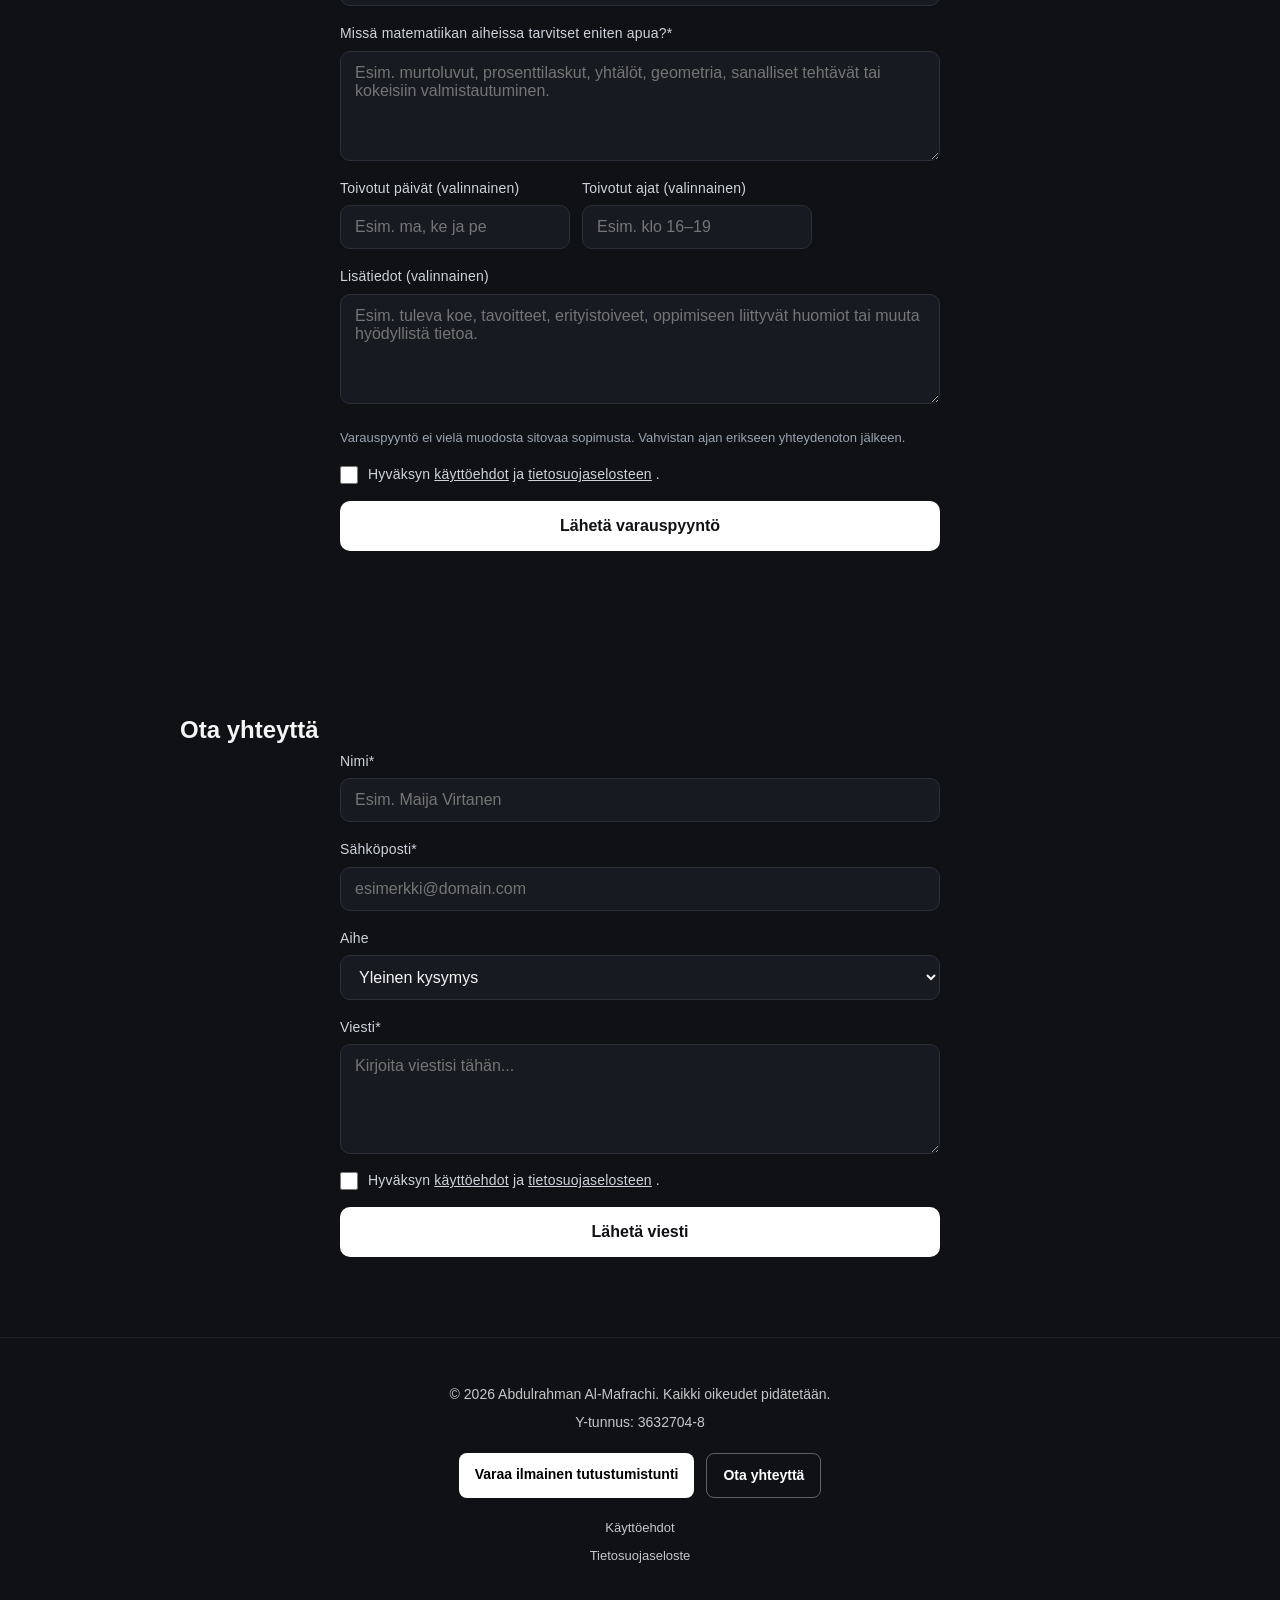
==== commit c2bc00eb: "A few code imporvements" ====
--- a/index.html
+++ b/index.html
@@ -16,8 +16,12 @@
   <meta property="og:description" content="Yksilöllistä matematiikan opetusta Espoo, Helsinki, Vantaa ja etänä." />
   <meta property="og:type" content="website" />
   <meta name="theme-color" content="#0f1115" />
+  <meta property="og:image" content="https://ab-almafrachi.github.io/abmatikka/images/logo.png">
+  <meta property="og:url" content="https://ab-almafrachi.github.io/abmatikka/">
+  <meta property="og:image:alt" content="AbMatikka matematiikan yksityisopetus">
   
   <link rel="stylesheet" href="style.css">
+  <link rel="canonical" href="https://ab-almafrachi.github.io/abmatikka/">
 </head>
   
 <body>
@@ -34,11 +38,11 @@
   </button>
   <div class="nav-links" id="nav-links">
     <a href="index.html" onclick="setTimeout(() => window.scrollTo(0,0), 0)">Etusivu</a>
-    <a href="#about" data-offset="95" data-key="nav_about">Tietoa opetuksesta</a>
-    <a href="#pricing" data-offset="110" data-key="nav_pricing">Hinnasto</a>
-    <a href="#faq" data-offset="65" data-key="nav_faq">UKK</a>
-    <a href="#contact" class="btn-small" data-offset="10" data-key="nav_contact">Ota yhteyttä</a>
-    <a href="#booking" class="btn-small" data-offset="10" data-key="nav_booking">Varaa tunti</a>
+    <a href="#about" data-key="nav_about">Tietoa opetuksesta</a>
+    <a href="#pricing" data-key="nav_pricing">Hinnasto</a>
+    <a href="#faq" data-key="nav_faq">UKK</a>
+    <a href="#contact" class="btn-small" data-key="nav_contact">Ota yhteyttä</a>
+    <a href="#booking" class="btn-small" data-key="nav_booking">Varaa tunti</a>
   </div>
 </nav>
 
@@ -72,7 +76,7 @@
   </p>
 
   <p data-key="about_p2">
-    Opiskelen tällä hetkellä lukiossa ja tarjoan matematiikan tukiopetusta peruskoululaisille.
+    Opiskelen lukiossa ja tarjoan matematiikan tukiopetusta peruskoulun oppilaille. Opetus perustuu selkeisiin vaiheittaisiin selityksiin ja oppilaan yksilöllisiin tarpeisiin.
   </p>
 
   <p data-key="about_p3">
@@ -103,6 +107,17 @@
     </p>
   </div>
 
+  <section class="subsection">
+  <h3>Miksi valita AbMatikka?</h3>
+
+  <ul class="benefits-list">
+    <li>Opetus suunnitellaan oppilaan tavoitteiden ja lähtötason mukaan</li>
+    <li>Ensimmäinen 45 minuutin tutustumistunti ilmainen</li>
+    <li>Opetus suomeksi, englanniksi ja arabiaksi</li>
+    <li>Saatavilla etänä sekä Espoossa, Helsingissä ja Vantaalla</li>
+  </ul>
+</section>
+
 </section>
 
 <!-- PRICING -->
@@ -207,7 +222,7 @@
     </div>
   <p class="faq-note">
      Eikö vastausta löytynyt?
-    <a href="#contact" class="btn-small" data-offset="10">Ota yhteyttä</a>
+    <a href="#contact" class="btn-small">Ota yhteyttä</a>
   </p>
   </div>
 </section>
@@ -224,8 +239,8 @@
 <input type="hidden" name="_captcha" value="false">
 
 <div class="form-group">
-  <label for="student_name">Oppilaan nimi (valinnainen)</label>
-  <input id="student_name" name="student_name" type="text" placeholder="Esim. Matti Virtanen">
+  <label for="student_name">Oppilaan etunimi (valinnainen)</label>
+  <input id="student_name" name="student_name" type="text" placeholder="Esim. Matti">
 </div>
 
 <div class="form-group">
@@ -234,12 +249,12 @@
 </div>
 
 <div class="form-group">
-  <label for="email">Sähköposti*</label>
+  <label for="booking_email">Sähköposti*</label>
   <input id="booking_email" name="email" type="email" required placeholder="esimerkki@domain.com">
 </div>
 
 <div class="form-group">
-  <label for="phone">Puhelinnumero*</label>
+  <label for="booking_phone">Puhelinnumero*</label>
   <input id="booking_phone" name="phone" type="tel" required placeholder="0401234567">
 </div>
 
@@ -247,15 +262,15 @@
   <label for="grade">Luokka-aste*</label>
   <select id="grade" name="grade" required>
     <option value="">Valitse</option>
-    <option>1</option>
-    <option>2</option>
-    <option>3</option>
-    <option>4</option>
-    <option>5</option>
-    <option>6</option>
-    <option>7</option>
-    <option>8</option>
-    <option>9</option>
+    <option>1. luokka</option>
+    <option>2. luokka</option>
+    <option>3. luokka</option>
+    <option>4. luokka</option>
+    <option>5. luokka</option>
+    <option>6. luokka</option>
+    <option>7. luokka</option>
+    <option>8. luokka</option>
+    <option>9. luokka</option>
   </select>
 </div>
 
@@ -268,13 +283,13 @@
   </select>
 </div>
 
-<div class="form-group" id="city-group" style="display:none;">
-  <label for="city">Opetuspaikka*</label>
-  <input id="city" name="city" type="text" placeholder="Esim. kirjasto, koti tai muu paikka">
-</div>
-
-<div class="form-group">
-  <label for="lesson_type">Varaus koskee*</label>
+<div class="form-group" id="place-group" style="display:none;">
+  <label for="place">Opetuspaikka*</label>
+  <input id="place" name="place" type="text" placeholder="Esim. kirjasto, koti tai muu paikka">
+</div>
+
+<div class="form-group">
+  <label for="lesson_type">Valitse tunti*</label>
   <select id="lesson_type" name="lesson_type" required>
     <option value="">Valitse</option>
     <option value="free_intro">Ilmainen tutustumistunti (45 min)</option>
@@ -288,6 +303,7 @@
     id="issues"
     name="issues"
     required
+    maxlength="1000"
     placeholder="Esim. murtoluvut, prosenttilaskut, yhtälöt, geometria, sanalliset tehtävät tai kokeisiin valmistautuminen."></textarea>
 </div>
 
@@ -314,26 +330,11 @@
 </div>
 
 <div class="form-group">
-  <label for="payment_method">Maksutapa*</label>
-  <select id="payment_method" name="payment_method" required>
-    <option value="">Valitse</option>
-    <option value="mobilepay">MobilePay</option>
-    <option value="banktransfer">Tilisiirto</option>
-    <option value="cash">Käteinen</option>
-    <option value="invoice">Lasku</option>
-  </select>
-</div>
-
-<div class="form-group" id="billing-group" style="display:none;">
-  <label for="billing_details">Laskutustiedot</label>
-  <textarea id="billing_details" name="billing_details" placeholder="Matti Virtanen&#10;Esimerkkikatu 1 A 2&#10;02100 Helsinki"></textarea>
-</div>
-
-<div class="form-group">
   <label for="message">Lisätiedot (valinnainen)</label>
   <textarea
     id="message"
     name="message"
+    maxlength="1500"
     placeholder="Esim. tuleva koe, tavoitteet, erityistoiveet, oppimiseen liittyvät huomiot tai muuta hyödyllistä tietoa."></textarea>
 </div>
 
@@ -404,14 +405,31 @@
 
 <!-- FOOTER -->
 <footer class="footer">
-  <p data-key="footer_copyright">© 2026 Abdulrahman Al-Mafrachi. Kaikki oikeudet pidätetään.</p>
-  <p>Y-tunnus: 3632704-8</p>
+
+  <div class="footer-top">
+    <p class="footer-copy">
+      © 2026 Abdulrahman Al-Mafrachi. Kaikki oikeudet pidätetään.
+    </p>
+    <p class="footer-id">
+      Y-tunnus: 3632704-8
+    </p>
+  </div>
+
+  <div class="footer-cta">
+    <a href="#booking" class="footer-btn primary">
+      Varaa ilmainen tutustumistunti
+    </a>
+    <a href="#contact" class="footer-btn secondary">
+      Ota yhteyttä
+    </a>
+  </div>
 
   <div class="footer-links">
-      <a href="terms.html">Käyttöehdot</a>
-      <span>•</span>
-      <a href="privacy.html">Tietosuojaseloste</a>
-    </div>
+    <a href="terms.html">Käyttöehdot</a>
+    <span class="divider">•</span>
+    <a href="privacy.html">Tietosuojaseloste</a>
+  </div>
+
 </footer>
 
 <script src="script.js"></script>
--- a/style.css
+++ b/style.css
@@ -41,10 +41,6 @@
   justify-content: center;
 }
 
-.nav-links a {
-  opacity:0.8;
-}
-
 .btn-small {
   padding:6px 12px;
   background:#ffffff;
@@ -101,18 +97,6 @@
 
 .dark { background:#121622; }
 
-.grid {
-  display:grid;
-  grid-template-columns:repeat(auto-fit,minmax(200px,1fr));
-  gap:20px;
-}
-
-.card {
-  padding:20px;
-  border:1px solid #2a2a2a;
-  border-radius:10px;
-}
-
 .pricing-clean {
   display: flex;
   flex-direction: column;
@@ -168,15 +152,13 @@
   font-size: 13px;
   opacity: 0.6;
 }
-.highlight {
-  border:2px solid #fff;
-}
 
 .form {
-  display:flex;
-  flex-direction:column;
-  gap:10px;
-  max-width:500px;
+  max-width: 600px;
+  margin: 0 auto;
+  display: flex;
+  flex-direction: column;
+  gap: 16px;
 }
 
 input, select, textarea {
@@ -264,20 +246,6 @@
   -webkit-transform: rotate(180deg);
   transform: rotate(180deg);
   opacity: 1;
-}
-
-.footer {
-  text-align:center;
-  padding:40px;
-  border-top:1px solid #222;
-}
-
-.form {
-  max-width: 600px;
-  margin: 0 auto;
-  display: flex;
-  flex-direction: column;
-  gap: 16px;
 }
 
 .form-group {
@@ -305,6 +273,17 @@
   font-size: 16px;
 }
 
+.form input[type="checkbox"] {
+  transition: none;
+  padding: 0;
+  margin-right: 6px;
+  width: 18px;
+  height: 18px;
+  cursor: pointer;
+  accent-color: #ffffff;
+  flex-shrink: 0;
+}
+
 .form input::-webkit-inner-spin-button,
 .form input::-webkit-outer-spin-button {
   -webkit-appearance: none;
@@ -316,6 +295,10 @@
 .form textarea:focus {
   border-color: #ffffff;
   box-shadow: 0 0 0 2px rgba(255,255,255,0.08);
+}
+
+.form input[type="checkbox"]:focus {
+  box-shadow: none;
 }
 
 .form textarea {
@@ -356,22 +339,13 @@
 }
 
 html {
-  -webkit-scroll-behavior: smooth;
   scroll-behavior: smooth;
-}
-
-.nav-links a {
-  transition: -webkit-transform 0.15s ease, transform 0.15s ease, opacity 0.2s ease;
 }
 
 .nav-links a.clicked {
   -webkit-transform: scale(0.92);
   transform: scale(0.92);
   opacity: 0.6;
-}
-
-#about {
-  scroll-margin-top: 95px;
 }
 
 #method {
@@ -492,9 +466,9 @@
     display: block;
     padding: 16px 20px;
     margin-left: 0;
-    opacity: 1;
+    opacity:0.8;
     border-bottom: 1px solid rgba(255, 255, 255, 0.05);
-    transition: background 0.2s ease;
+    transition: -webkit-transform 0.15s ease, transform 0.15s ease, opacity 0.2s ease;
     min-height: 44px;
     display: flex;
     align-items: center;
@@ -557,11 +531,6 @@
 
   .pricing-item {
     max-width: 100%;
-  }
-
-  .form {
-    max-width: 100%;
-    padding: 0;
   }
 
   .form-row {
@@ -732,10 +701,20 @@
   display: flex;
   flex-direction: column;
   gap: 8px;
-  font-size: 14px;
-  opacity: 0.7;
   align-items: center;
-  margin-top: 16px;
+  margin-top: 20px;
+  font-size: 13px;
+  opacity: 0.8;
+}
+
+.footer-links a {
+  text-decoration: none;
+  transition: opacity 0.2s ease;
+}
+
+.footer-links a:hover {
+  opacity: 1;
+  text-decoration: underline;
 }
 
 .footer-links span {
@@ -790,6 +769,65 @@
   line-height: 1.5;
 }
 
+.consent label {
+  display: flex;
+  align-items: center;
+  gap: 4px;
+}
+
 .consent a {
   text-decoration: underline;
+}
+
+#about {
+  scroll-margin-top: 30px;
+}
+
+#booking {
+  scroll-margin-top: 10px;
+}
+
+.footer {
+  text-align: center;
+  padding: 40px 20px;
+  border-top: 1px solid #222;
+}
+
+.footer-top {
+  margin-bottom: 20px;
+}
+
+.footer-copy,
+.footer-id {
+  margin: 5px 0;
+  font-size: 14px;
+  opacity: 0.8;
+}
+
+.footer-cta {
+  display: flex;
+  justify-content: center;
+  gap: 12px;
+  margin: 20px 0;
+  flex-wrap: wrap;
+}
+
+.footer-btn {
+  display: inline-block;
+  padding: 10px 16px;
+  border-radius: 8px;
+  text-decoration: none;
+  font-weight: 600;
+  font-size: 14px;
+}
+
+.footer-btn.primary {
+  background: #ffffff;
+  color: #000;
+}
+
+.footer-btn.secondary {
+  background: transparent;
+  border: 1px solid #ffffff55;
+  color: #fff;
 }
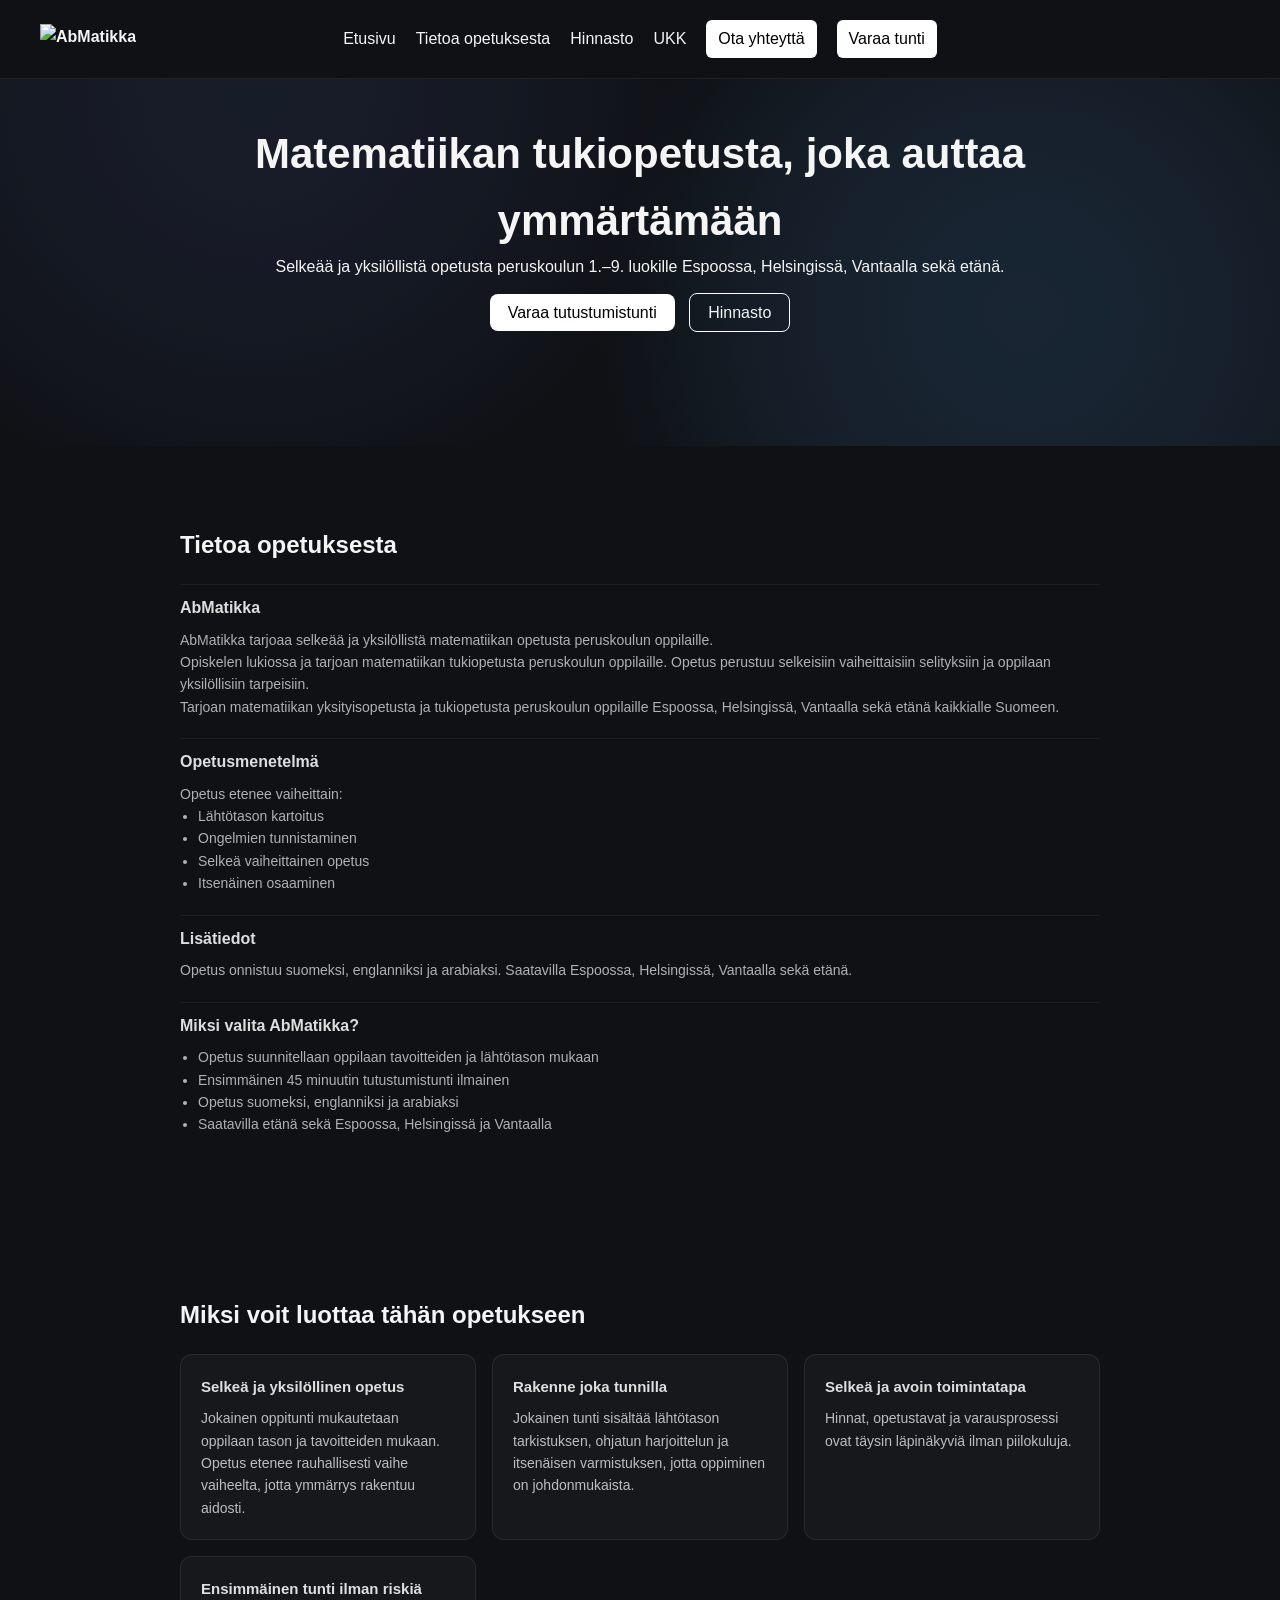
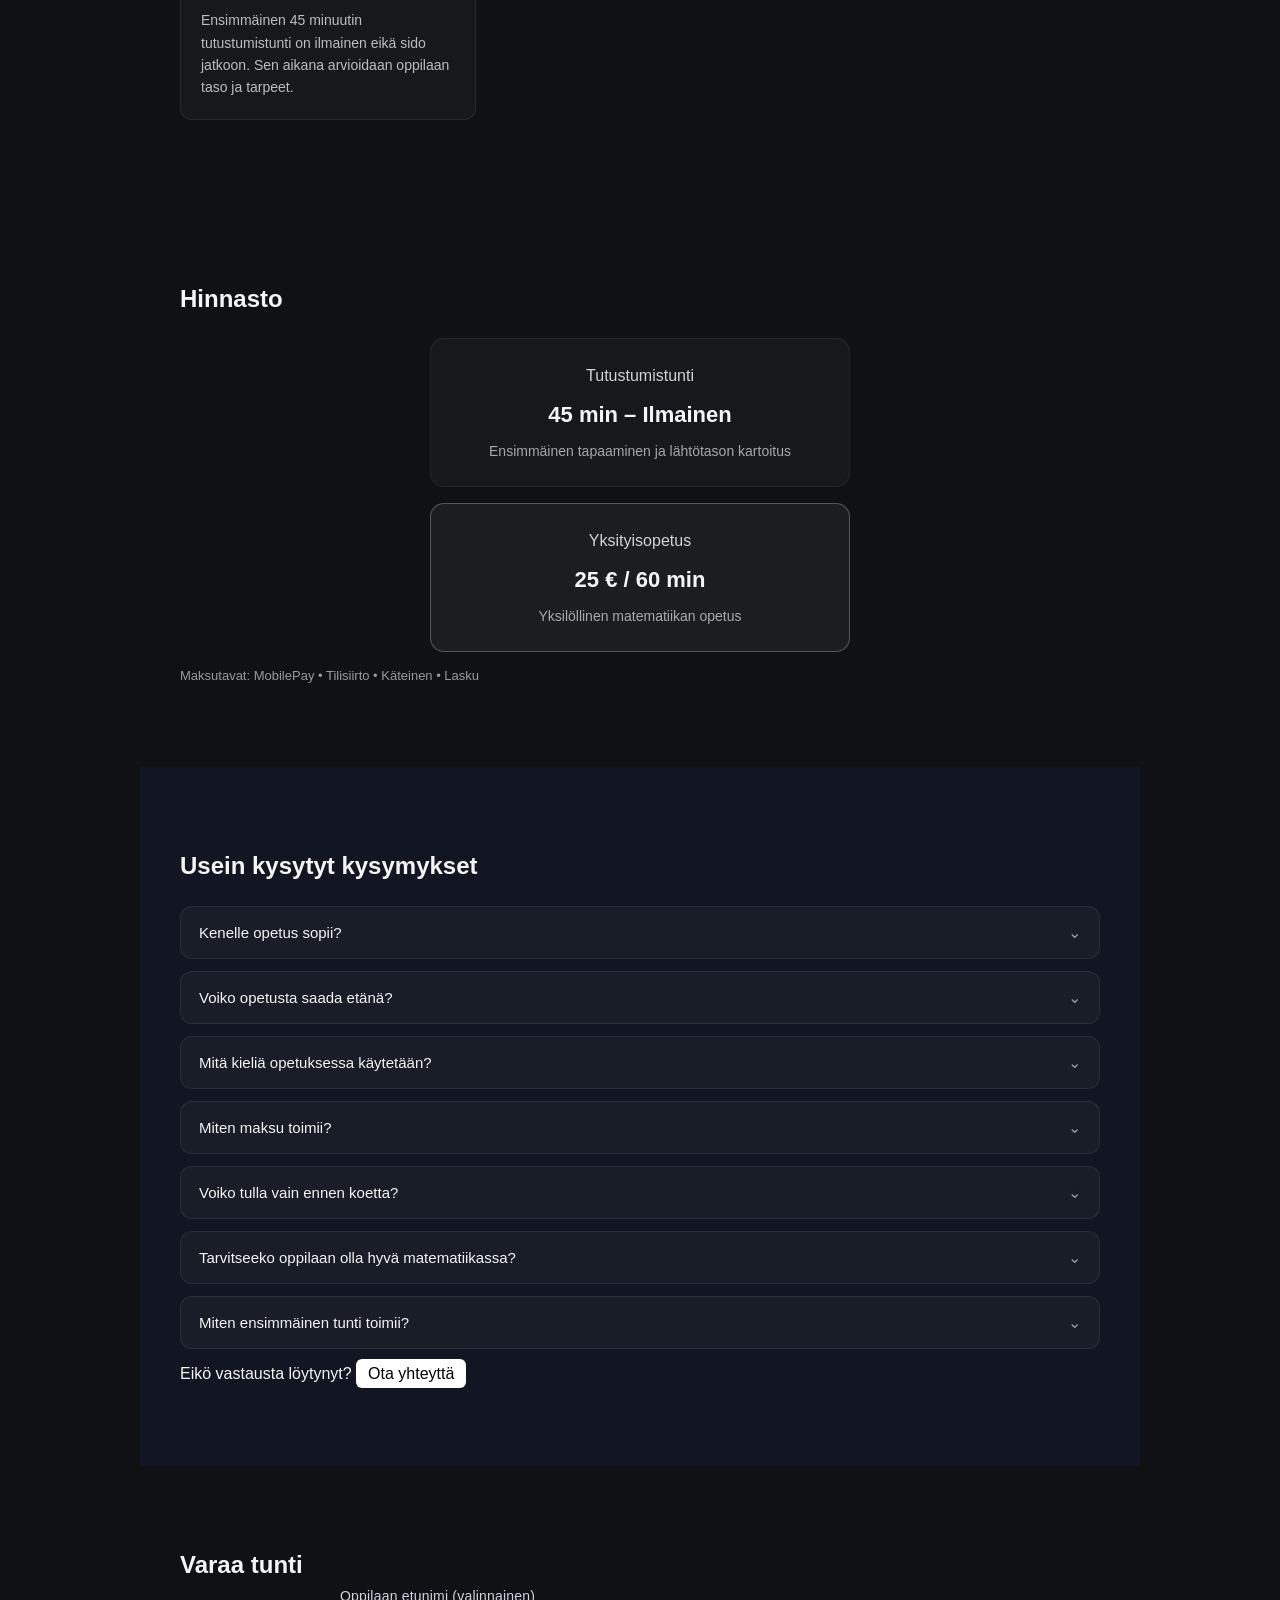
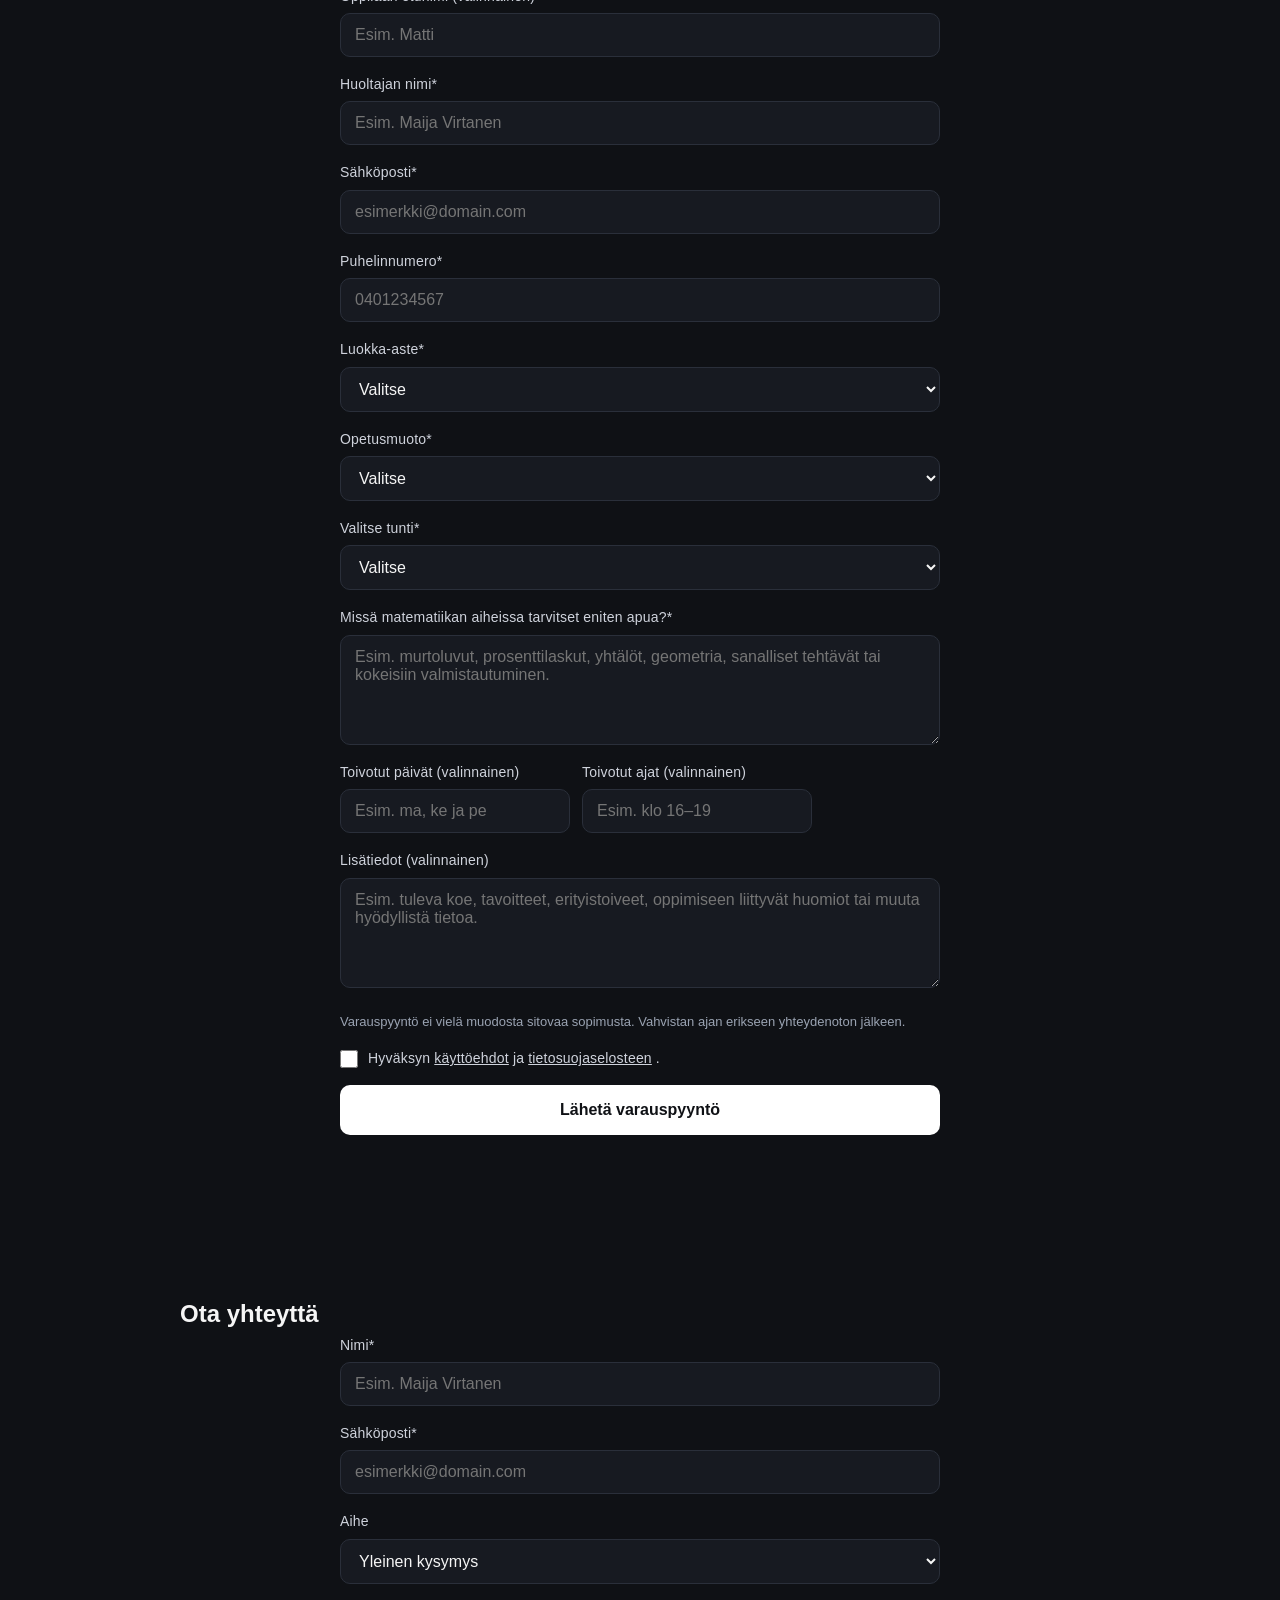
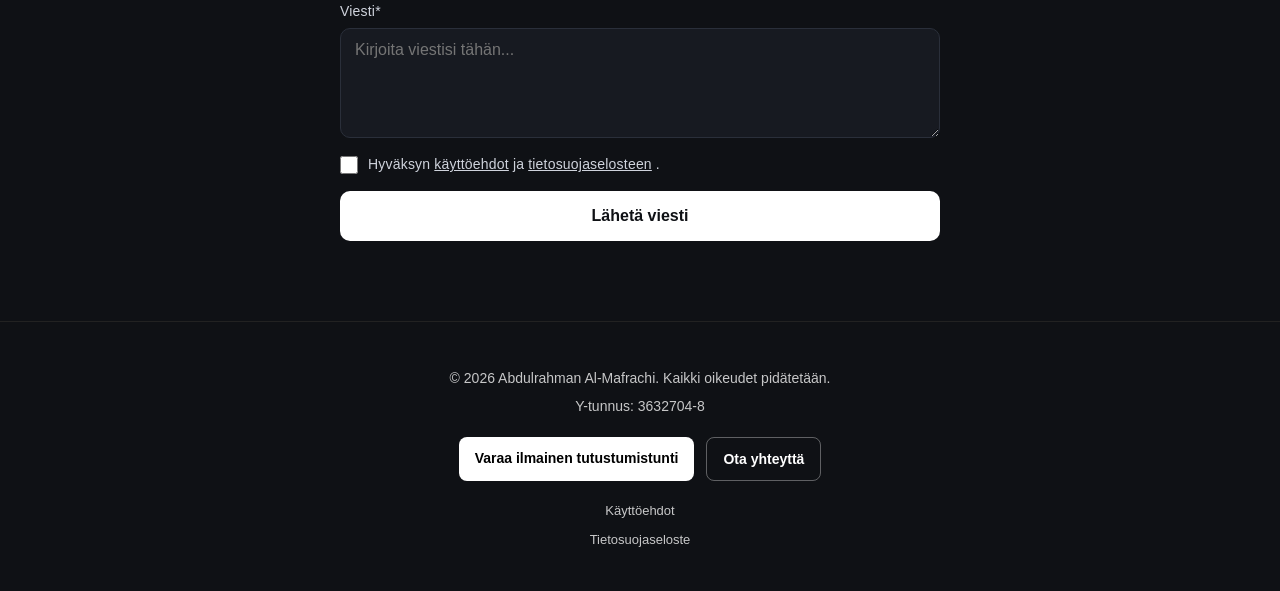
==== commit 7bddc146: "Changes in thank you page and other improvements" ====
--- a/index.html
+++ b/index.html
@@ -117,7 +117,45 @@
     <li>Saatavilla etänä sekä Espoossa, Helsingissä ja Vantaalla</li>
   </ul>
 </section>
-
+</section>
+
+<section id="trust" class="section">
+  <h2>Miksi voit luottaa tähän opetukseen</h2>
+
+  <div class="trust-grid">
+
+    <div class="trust-item">
+      <h3>Selkeä ja yksilöllinen opetus</h3>
+      <p>
+        Jokainen oppitunti mukautetaan oppilaan tason ja tavoitteiden mukaan.
+        Opetus etenee rauhallisesti vaihe vaiheelta, jotta ymmärrys rakentuu aidosti.
+      </p>
+    </div>
+
+    <div class="trust-item">
+      <h3>Rakenne joka tunnilla</h3>
+      <p>
+        Jokainen tunti sisältää lähtötason tarkistuksen, ohjatun harjoittelun
+        ja itsenäisen varmistuksen, jotta oppiminen on johdonmukaista.
+      </p>
+    </div>
+
+    <div class="trust-item">
+      <h3>Selkeä ja avoin toimintatapa</h3>
+      <p>
+        Hinnat, opetustavat ja varausprosessi ovat täysin läpinäkyviä ilman piilokuluja.
+      </p>
+    </div>
+
+    <div class="trust-item">
+      <h3>Ensimmäinen tunti ilman riskiä</h3>
+      <p>
+        Ensimmäinen 45 minuutin tutustumistunti on ilmainen eikä sido jatkoon.
+        Sen aikana arvioidaan oppilaan taso ja tarpeet.
+      </p>
+    </div>
+
+  </div>
 </section>
 
 <!-- PRICING -->
--- a/style.css
+++ b/style.css
@@ -584,11 +584,11 @@
   }
 
   #faq {
-    scroll-margin-top: 70px;
+    scroll-margin-top: 60px;
   }
 
   #contact {
-    scroll-margin-top: 70px;
+    scroll-margin-top: 40px;
   }
 }
 
@@ -617,10 +617,8 @@
   display: flex;
   justify-content: center;
   align-items: center;
-
-  background: #0f1115;
-  color: #f5f5f5;
-  padding: 20px;
+  padding: 80px 20px;
+  box-sizing: border-box;
 }
 
 .thankyou-card {
@@ -830,4 +828,30 @@
   background: transparent;
   border: 1px solid #ffffff55;
   color: #fff;
+}
+
+.trust-grid {
+  display: grid;
+  grid-template-columns: repeat(auto-fit, minmax(220px, 1fr));
+  gap: 16px;
+  margin-top: 20px;
+}
+
+.trust-item {
+  padding: 20px;
+  border: 1px solid rgba(255,255,255,0.08);
+  border-radius: 12px;
+  background: rgba(255,255,255,0.03);
+}
+
+.trust-item h3 {
+  font-size: 15px;
+  margin-bottom: 8px;
+  opacity: 0.9;
+}
+
+.trust-item p {
+  font-size: 14px;
+  opacity: 0.75;
+  line-height: 1.6;
 }
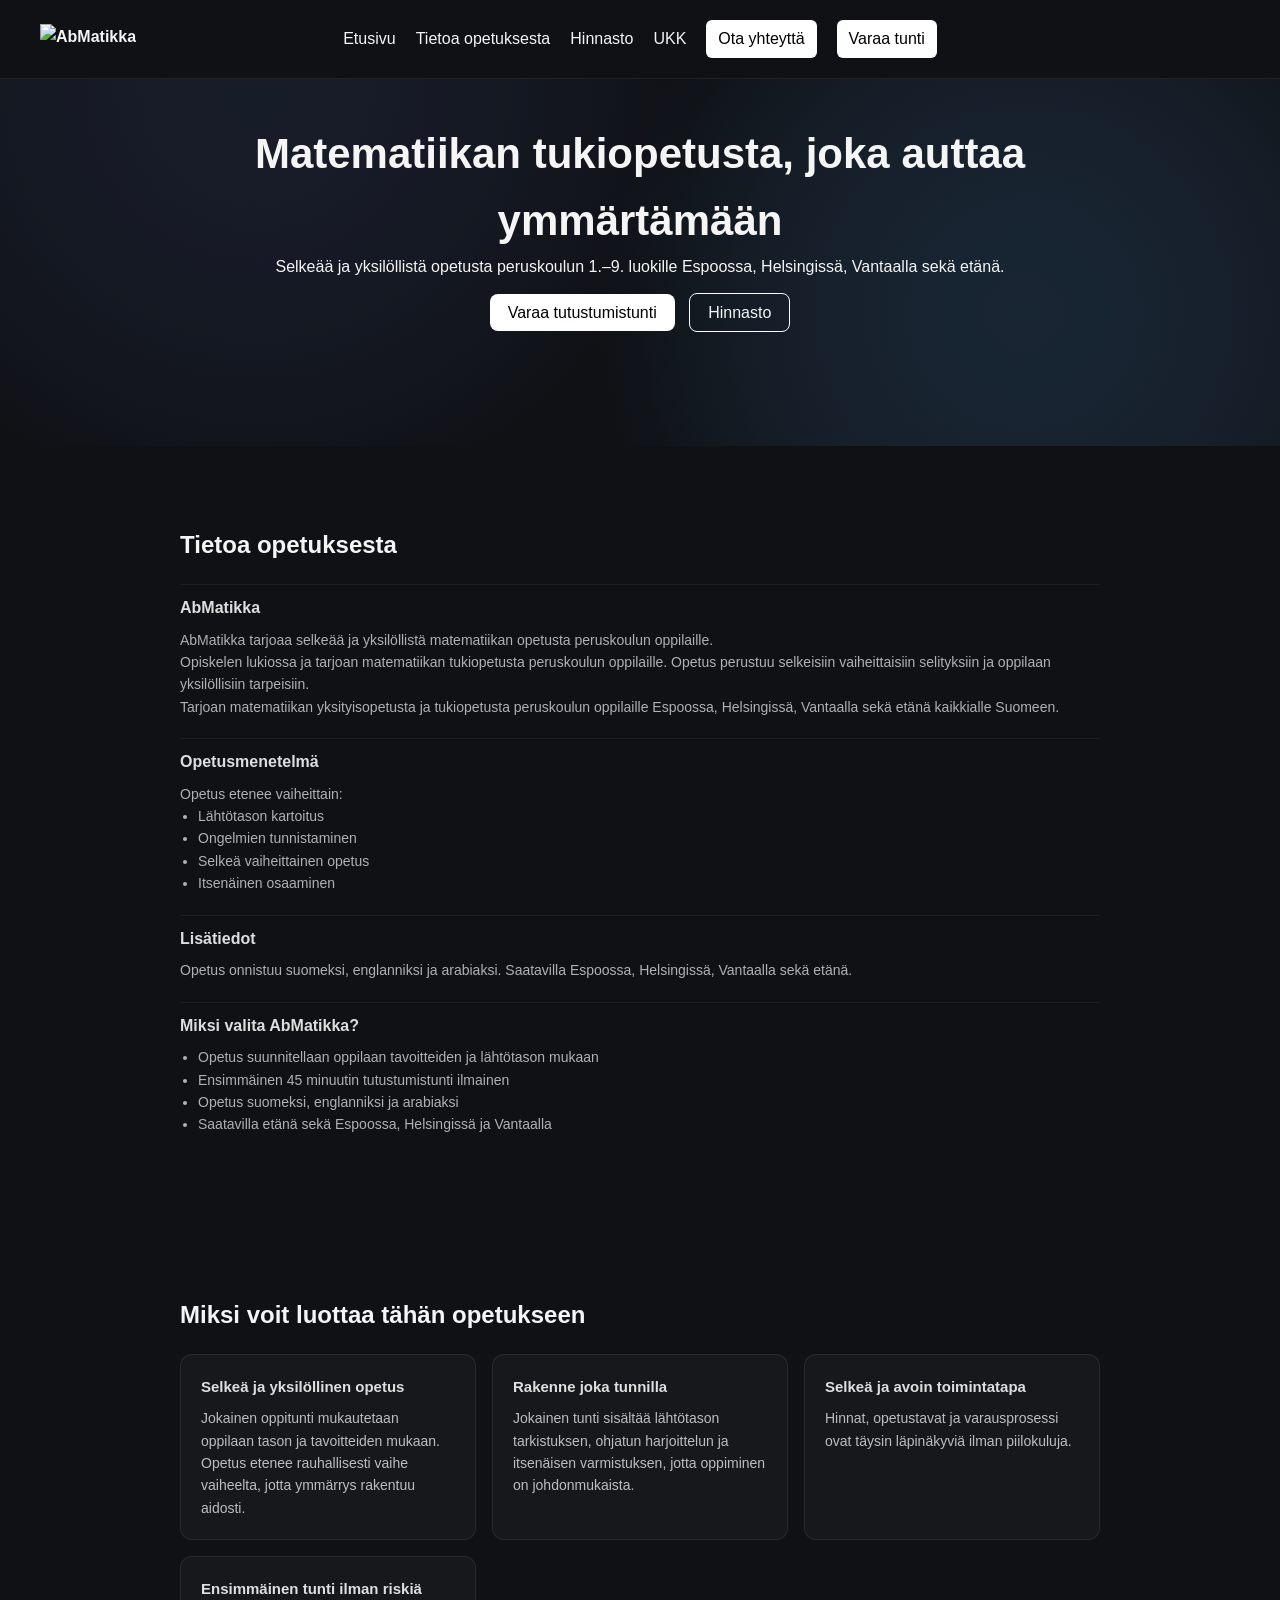
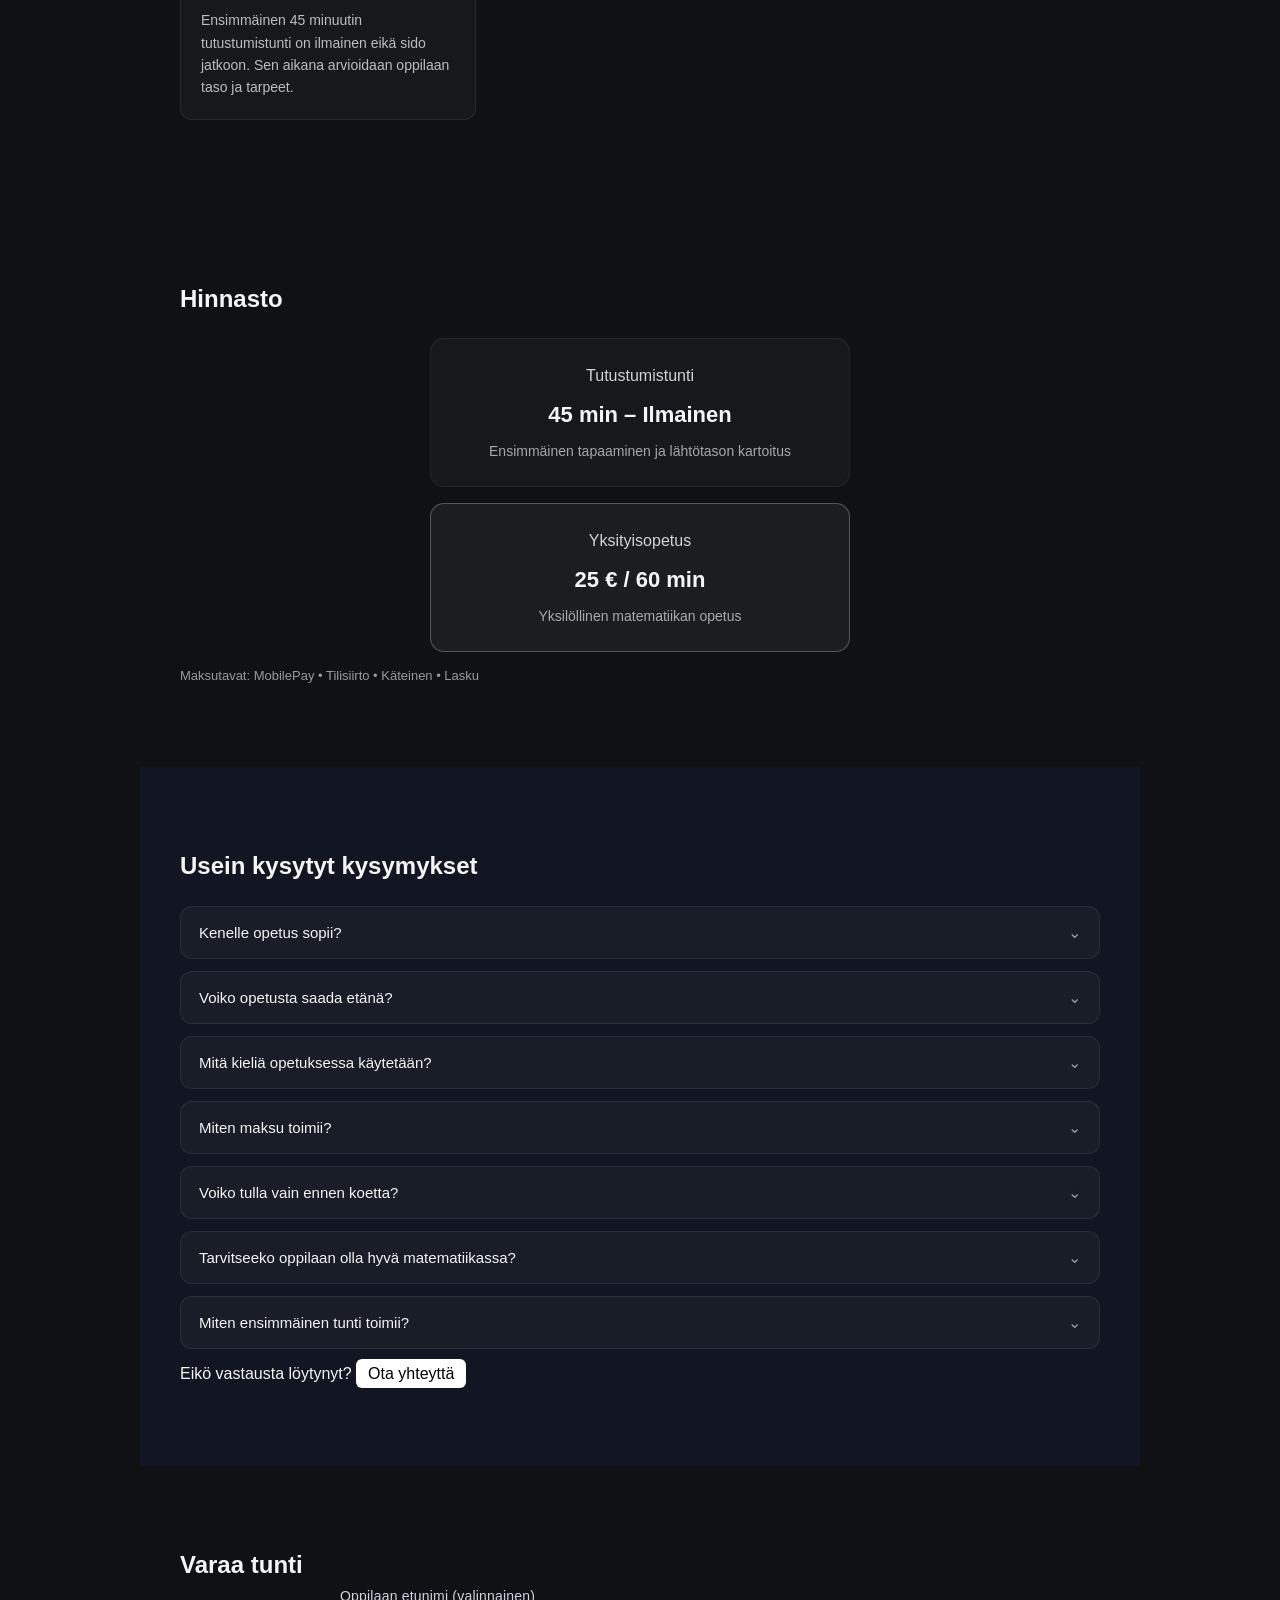
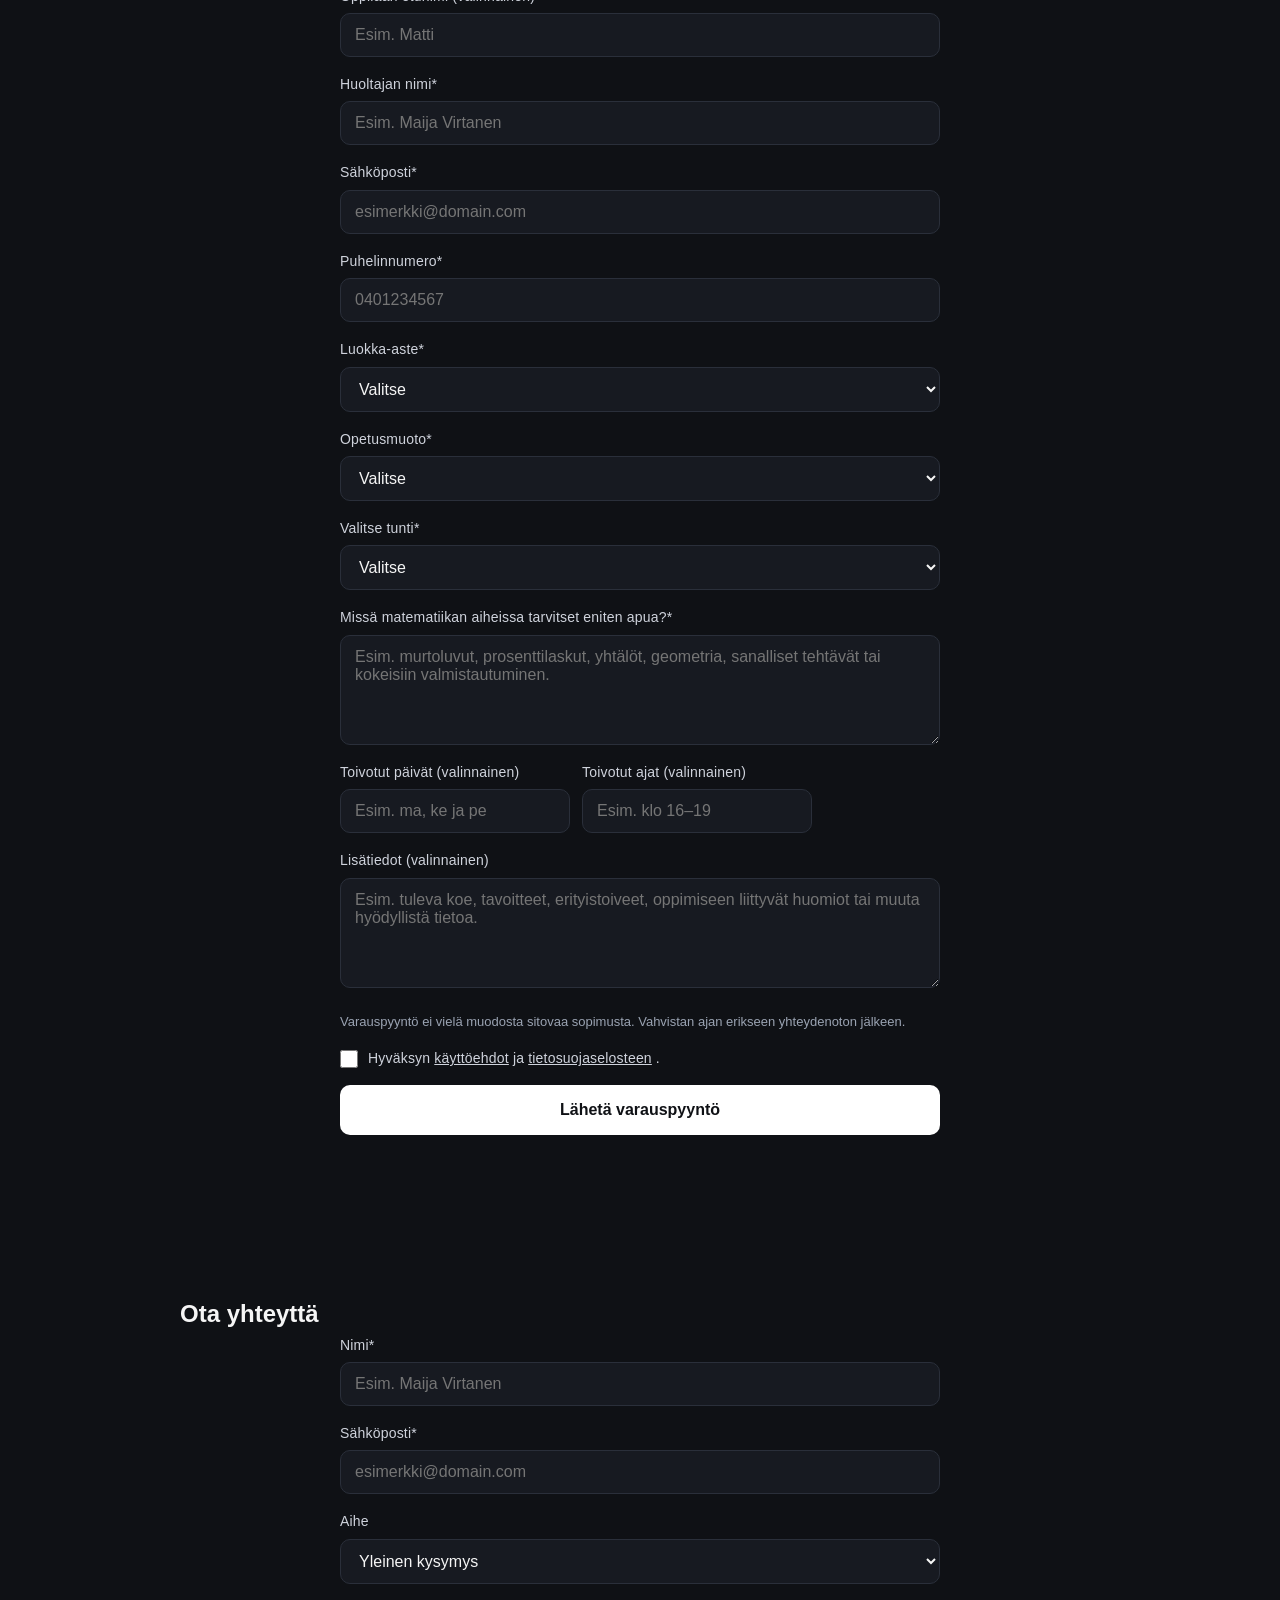
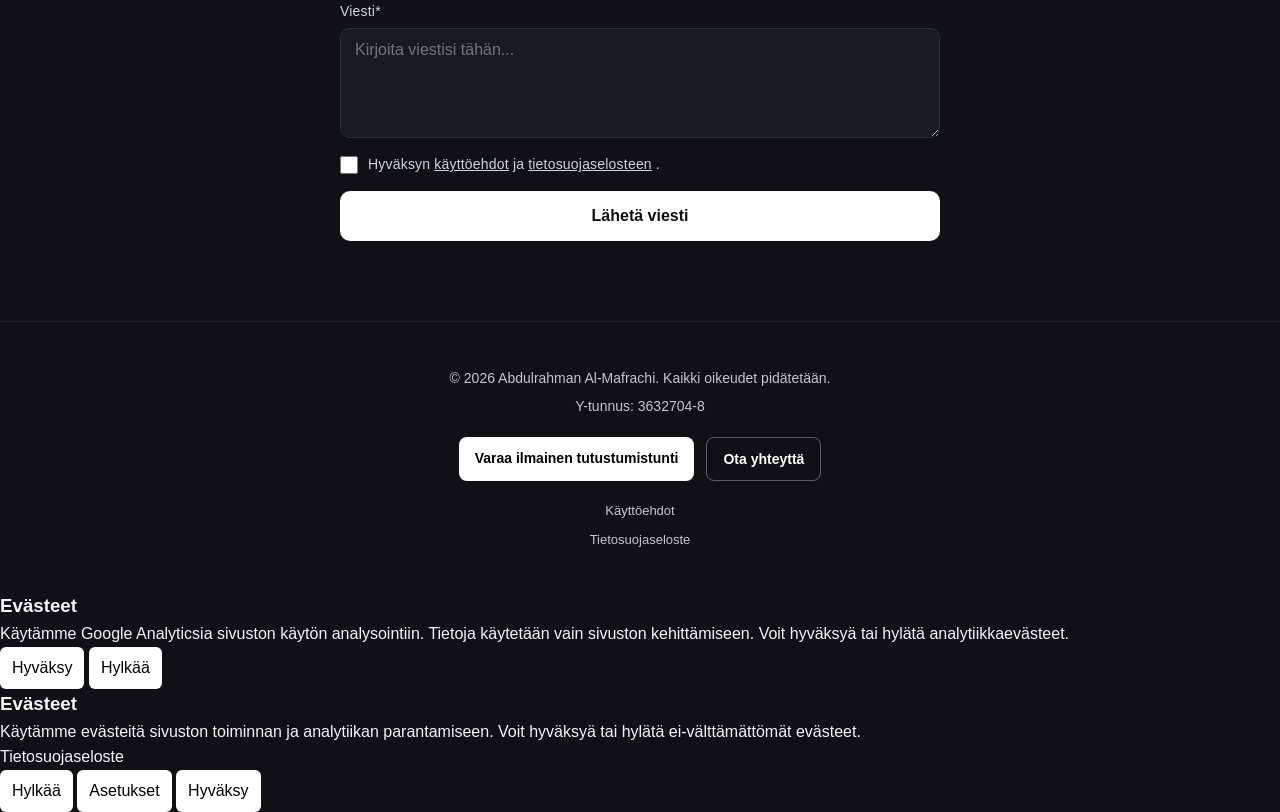
==== commit 7e149bcb: "Optimized <head> in all pages and edited sitemap.xml" ====
--- a/index.html
+++ b/index.html
@@ -22,6 +22,37 @@
   
   <link rel="stylesheet" href="style.css">
   <link rel="canonical" href="https://ab-almafrachi.github.io/abmatikka/">
+
+  <!-- Local Business Schema Markup for Google Local SEO -->
+  <script type="application/ld+json">
+  {
+    "@context": "https://schema.org",
+    "@type": "LocalBusiness",
+    "name": "AbMatikka",
+    "image": "https://ab-almafrachi.github.io/abmatikka/images/logo.png",
+    "url": "https://ab-almafrachi.github.io/abmatikka/",
+    "priceRange": "$$",
+    "description": "Matematiikan yksityisopetusta peruskoulun 1.–9. luokille Espoossa, Helsingissä, Vantaalla ja etänä.",
+    "address": {
+      "@type": "PostalAddress",
+      "addressLocality": "Espoo",
+      "addressRegion": "Uusimaa",
+      "addressCountry": "FI"
+    },
+    "areaServed": [
+      {"@type": "City", "name": "Espoo"},
+      {"@type": "City", "name": "Helsinki"},
+      {"@type": "City", "name": "Vantaa"}
+    ],
+    "makesOffer": {
+      "@type": "Offer",
+      "itemOffered": {
+        "@type": "Service",
+        "name": "Matematiikan yksityisopetus"
+      }
+    }
+  }
+  </script>
 </head>
   
 <body>
@@ -471,5 +502,45 @@
 </footer>
 
 <script src="script.js"></script>
+
+<div id="cookie-banner" class="cookie-banner">
+  <div class="cookie-box">
+    <div class="cookie-text">
+      <h3>Evästeet</h3>
+      <p>
+        Käytämme Google Analyticsia sivuston käytön analysointiin. 
+        Tietoja käytetään vain sivuston kehittämiseen. 
+        Voit hyväksyä tai hylätä analytiikkaevästeet.
+      </p>
+    </div>
+
+    <div class="cookie-actions">
+      <button id="cookie-accept" class="cookie-btn accept">Hyväksy</button>
+      <button id="cookie-reject" class="cookie-btn reject">Hylkää</button>
+    </div>
+  </div>
+</div>
+<!-- COOKIE BANNER -->
+<div id="cookie-banner" class="cookie-banner">
+  <div class="cookie-box">
+
+    <div class="cookie-text">
+      <h3>Evästeet</h3>
+      <p>
+        Käytämme evästeitä sivuston toiminnan ja analytiikan parantamiseen.
+        Voit hyväksyä tai hylätä ei-välttämättömät evästeet.
+      </p>
+
+      <a href="privacy.html" target="_blank">Tietosuojaseloste</a>
+    </div>
+
+    <div class="cookie-actions">
+      <button id="cookie-reject" class="cookie-btn reject">Hylkää</button>
+      <button id="cookie-settings" class="cookie-btn">Asetukset</button>
+      <button id="cookie-accept" class="cookie-btn accept">Hyväksy</button>
+    </div>
+
+  </div>
+</div>
 </body>
 </html>
--- a/style.css
+++ b/style.css
@@ -616,9 +616,8 @@
   min-height: 100vh;
   display: flex;
   justify-content: center;
-  align-items: center;
-  padding: 80px 20px;
-  box-sizing: border-box;
+  align-items: flex-start;
+  padding: 120px 20px 60px;
 }
 
 .thankyou-card {
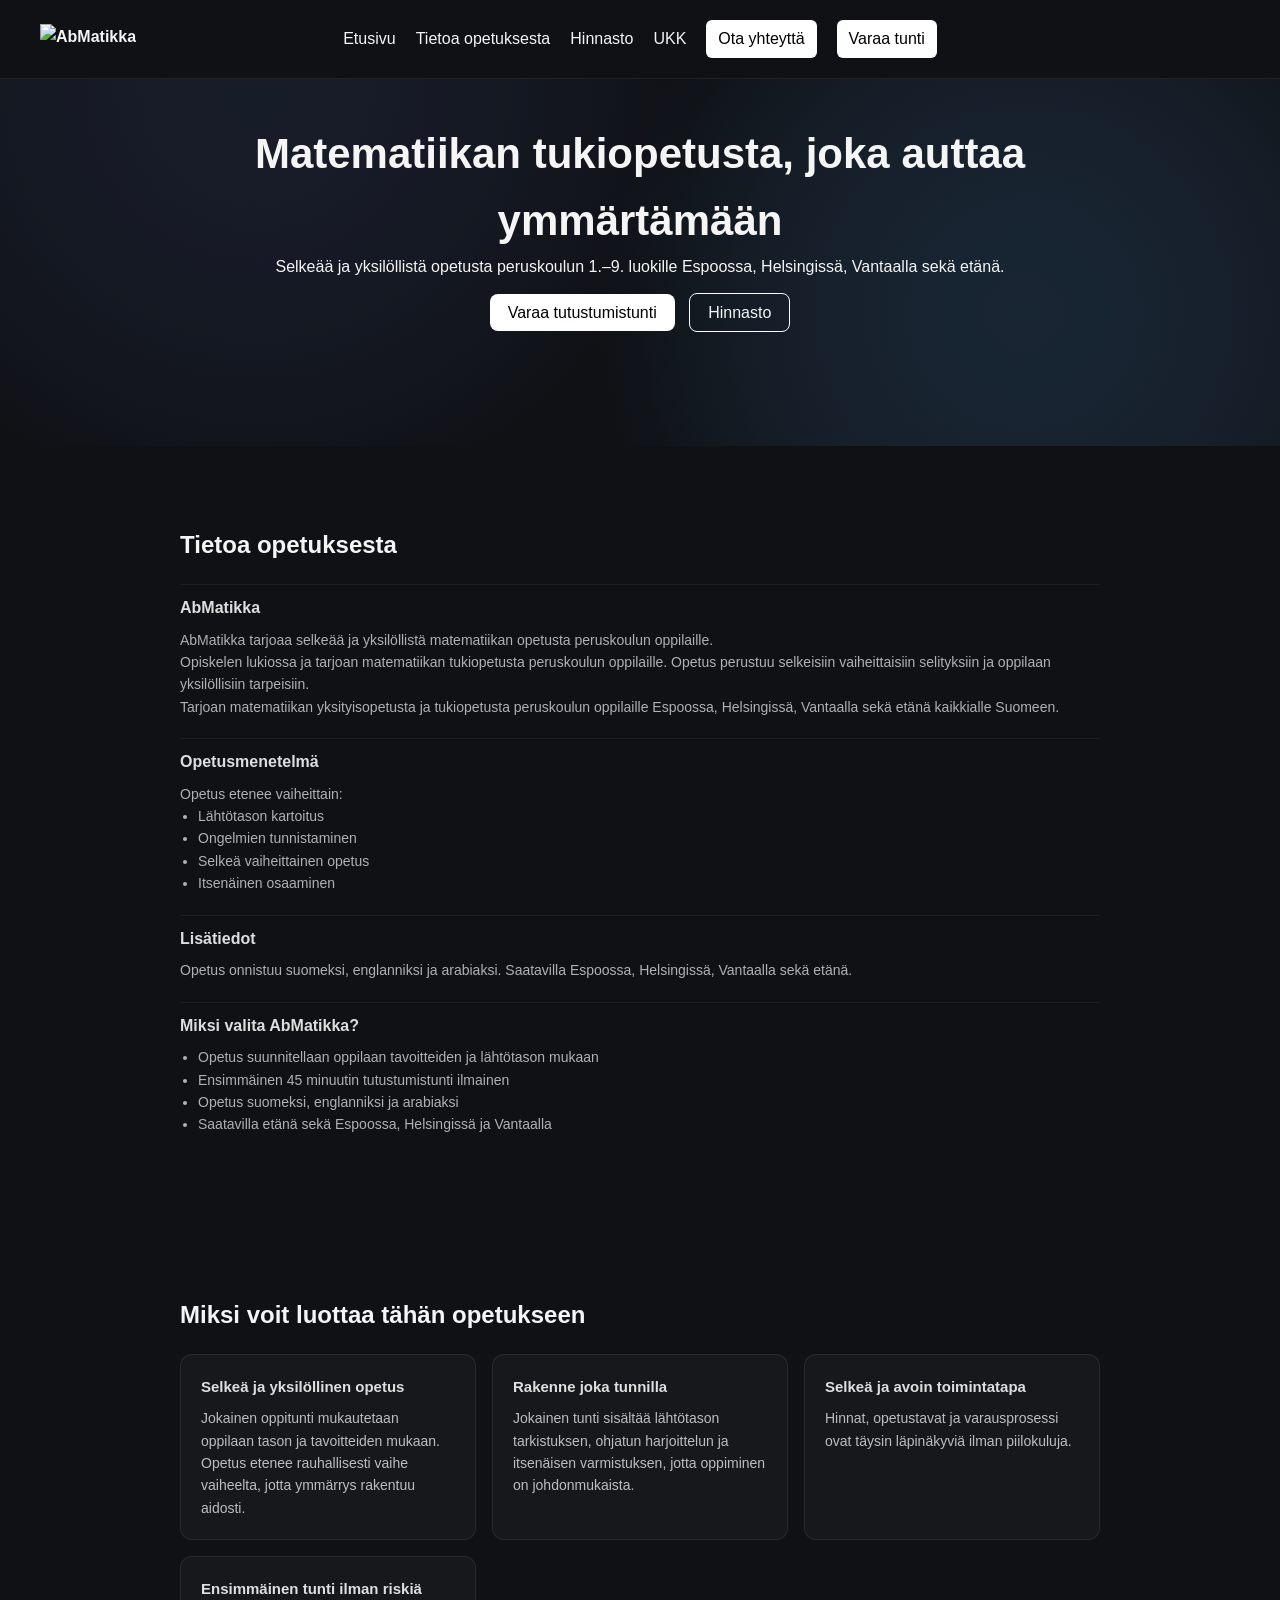
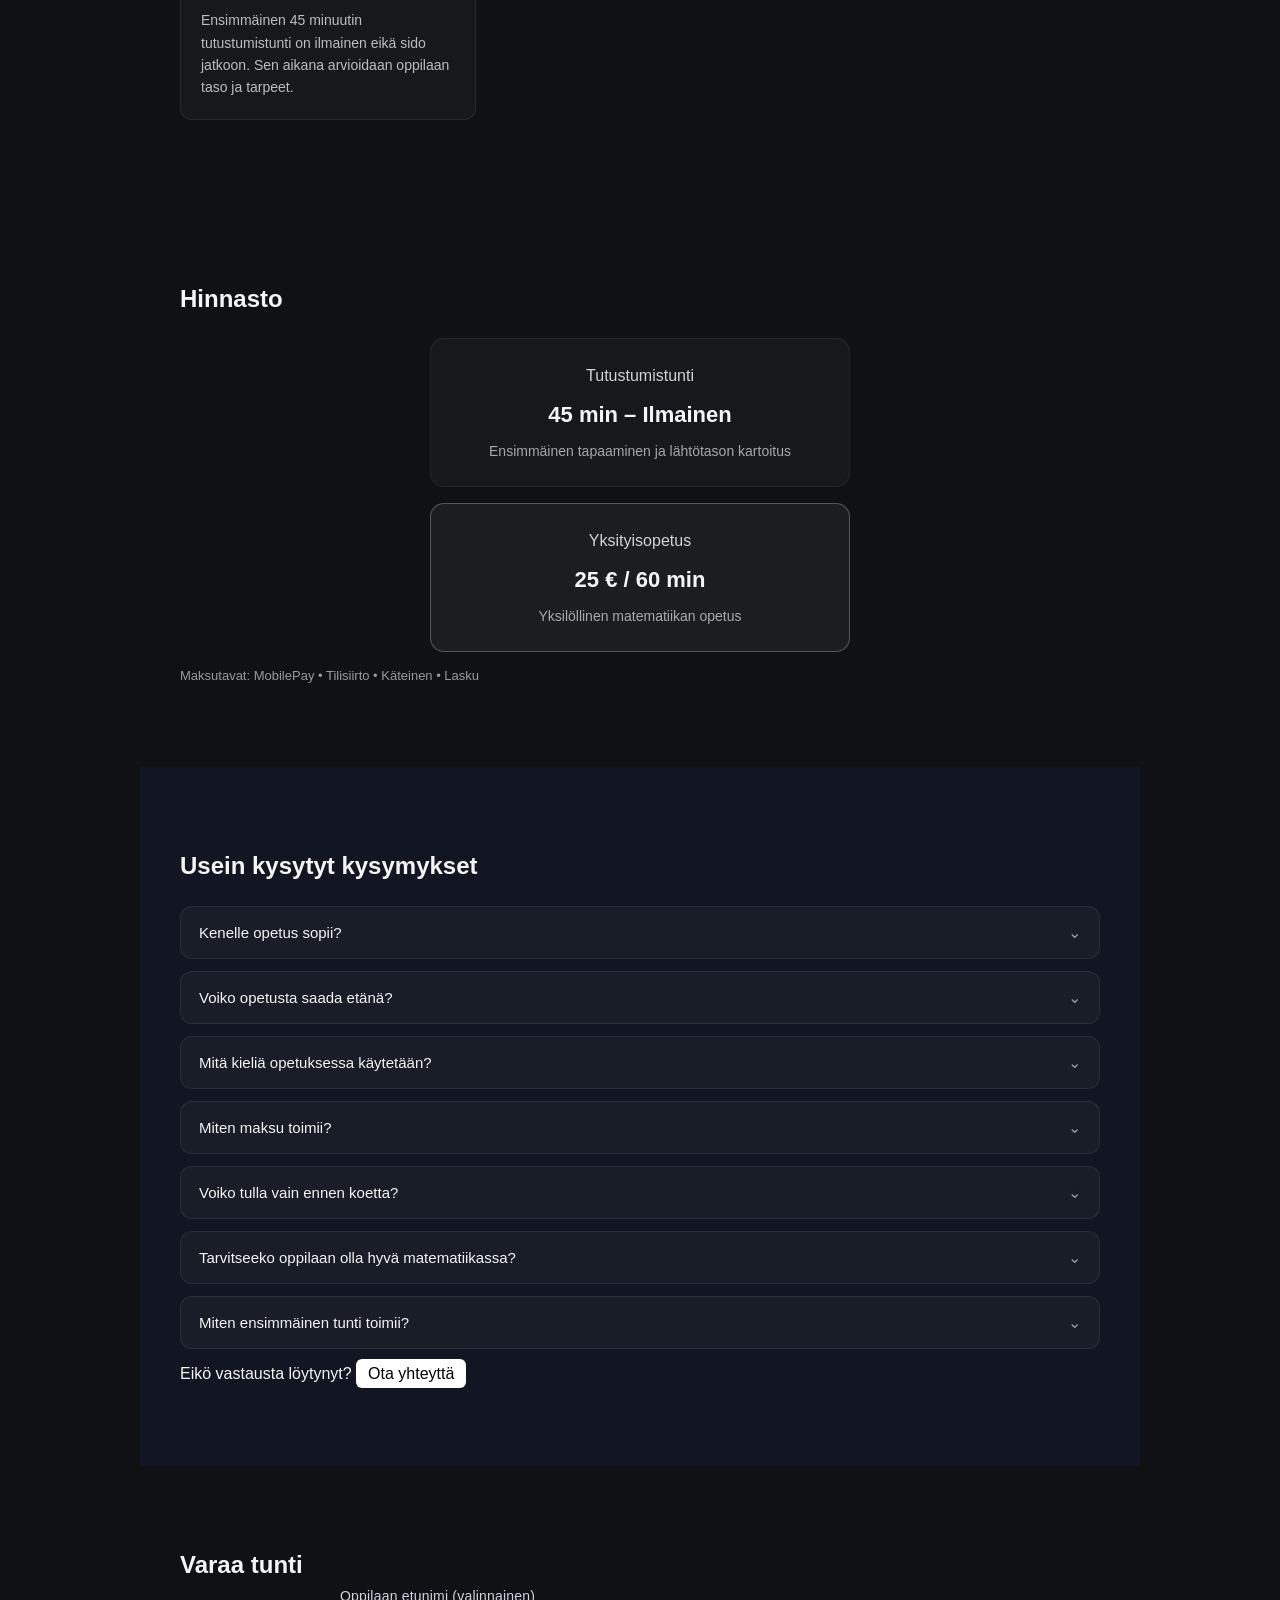
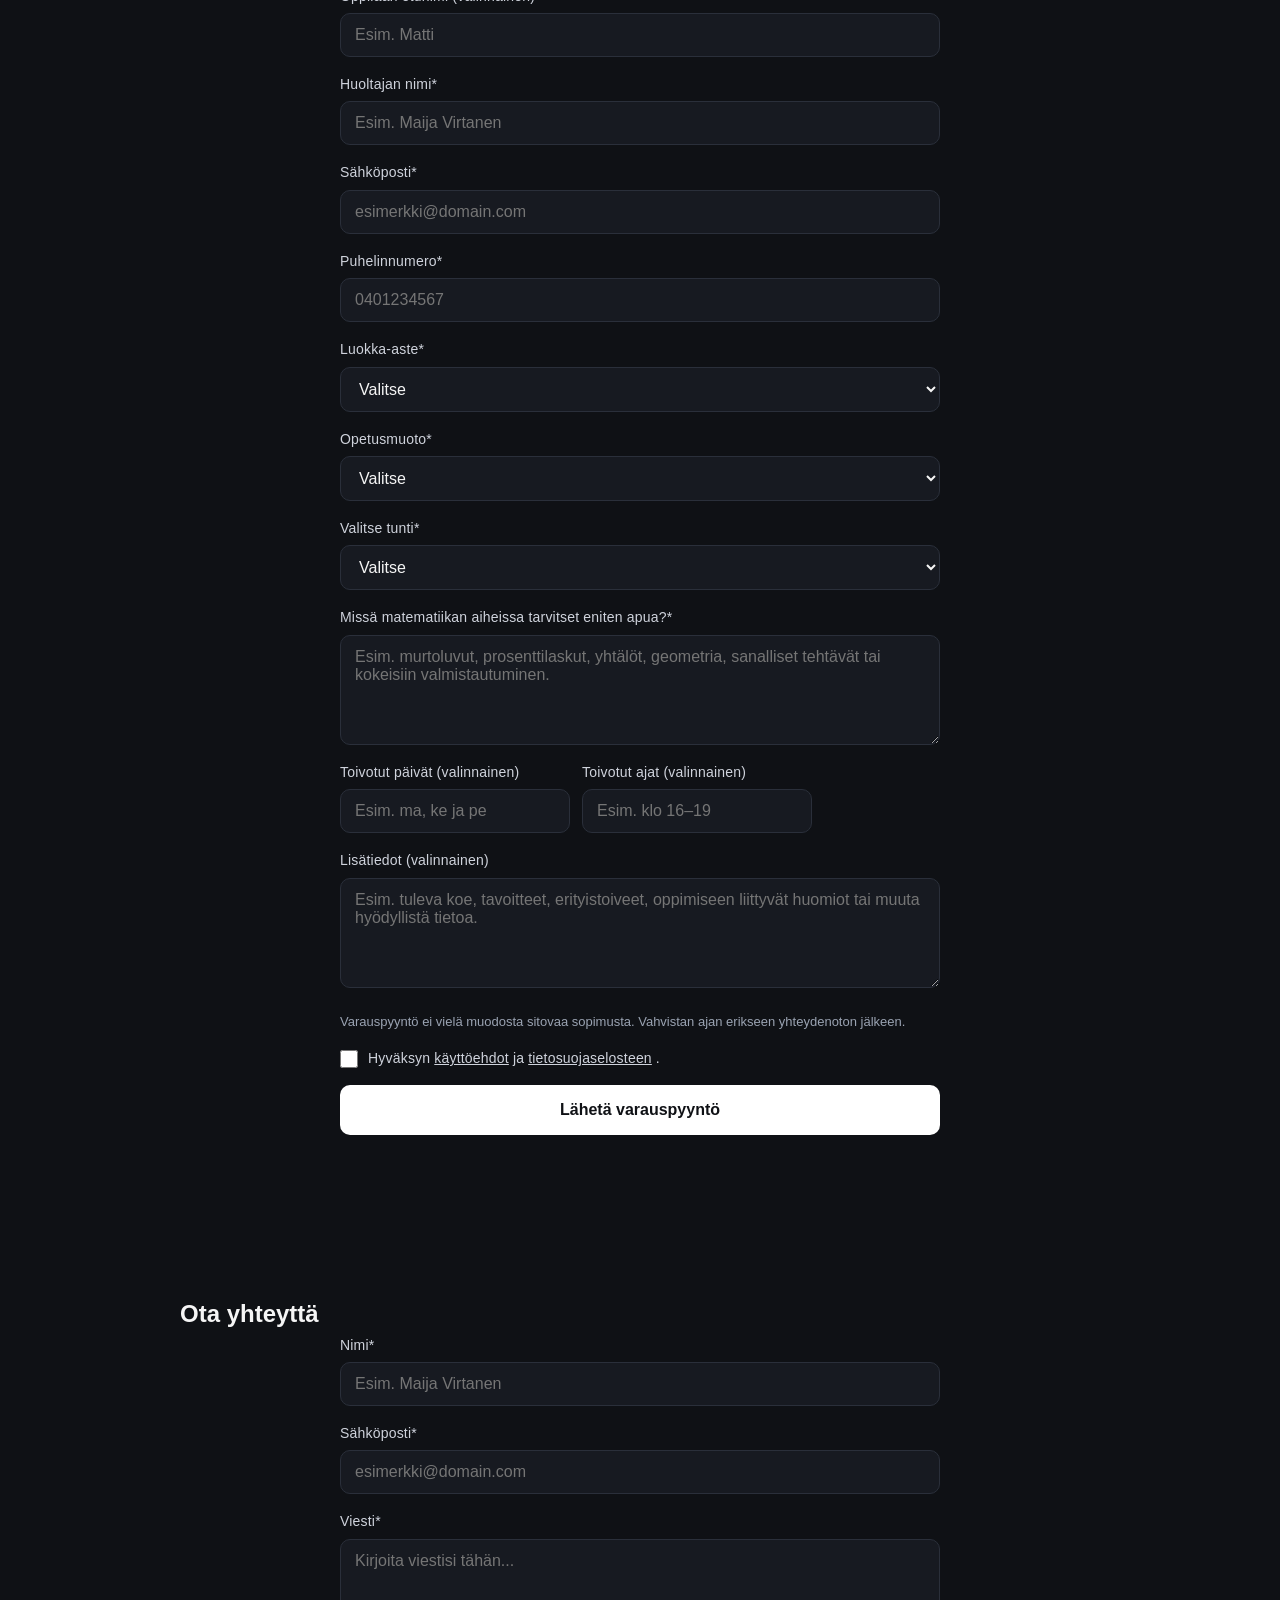
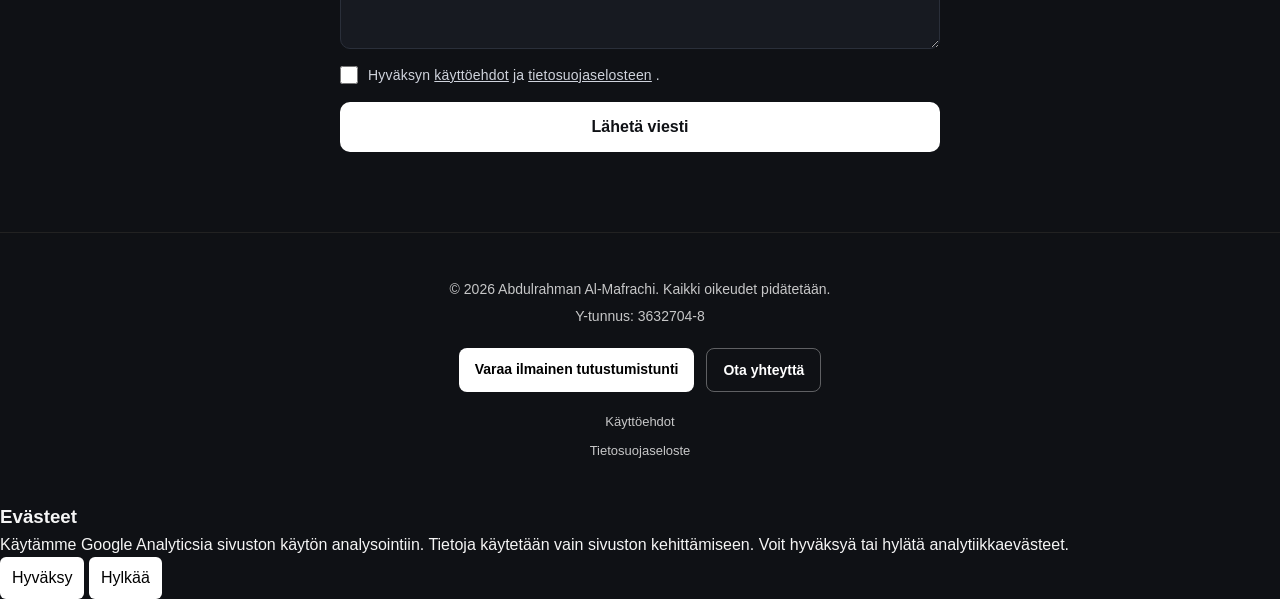
==== commit def9ab52: "Changes to contact form, TOS and Privacy policy" ====
--- a/index.html
+++ b/index.html
@@ -7,6 +7,9 @@
   <title>Matematiikan yksityisopetus Espoo, Helsinki ja Vantaa | AbMatikka</title>
   <meta name="description" content="Matematiikan yksityisopetusta peruskoulun 1.–9. luokille Espoossa, Helsingissä, Vantaalla ja etänä. Ensimmäinen tutustumistunti ilmainen." />
   <link rel="apple-touch-icon" sizes="180x180" href="images/icons/apple-touch-icon.png">
+  
+  <!-- Favicons for browsers and Google Search Bot -->
+  <link rel="icon" type="image/png" sizes="48x48" href="images/icons/favicon-48x48.png">
   <link rel="icon" type="image/png" sizes="32x32" href="images/icons/favicon-32x32.png">
   <link rel="icon" type="image/png" sizes="16x16" href="images/icons/favicon-16x16.png">
   <link rel="manifest" href="images/icons/site.webmanifest">
@@ -23,35 +26,43 @@
   <link rel="stylesheet" href="style.css">
   <link rel="canonical" href="https://ab-almafrachi.github.io/abmatikka/">
 
-  <!-- Local Business Schema Markup for Google Local SEO -->
+  <!-- Combined Site Name and Local Business Schema for Google -->
   <script type="application/ld+json">
-  {
-    "@context": "https://schema.org",
-    "@type": "LocalBusiness",
-    "name": "AbMatikka",
-    "image": "https://ab-almafrachi.github.io/abmatikka/images/logo.png",
-    "url": "https://ab-almafrachi.github.io/abmatikka/",
-    "priceRange": "$$",
-    "description": "Matematiikan yksityisopetusta peruskoulun 1.–9. luokille Espoossa, Helsingissä, Vantaalla ja etänä.",
-    "address": {
-      "@type": "PostalAddress",
-      "addressLocality": "Espoo",
-      "addressRegion": "Uusimaa",
-      "addressCountry": "FI"
+  [
+    {
+      "@context": "https://schema.org",
+      "@type": "WebSite",
+      "name": "AbMatikka",
+      "url": "https://ab-almafrachi.github.io/abmatikka/"
     },
-    "areaServed": [
-      {"@type": "City", "name": "Espoo"},
-      {"@type": "City", "name": "Helsinki"},
-      {"@type": "City", "name": "Vantaa"}
-    ],
-    "makesOffer": {
-      "@type": "Offer",
-      "itemOffered": {
-        "@type": "Service",
-        "name": "Matematiikan yksityisopetus"
+    {
+      "@context": "https://schema.org",
+      "@type": "LocalBusiness",
+      "name": "AbMatikka",
+      "image": "https://ab-almafrachi.github.io/abmatikka/images/logo.png",
+      "url": "https://ab-almafrachi.github.io/abmatikka/",
+      "priceRange": "$$",
+      "description": "Matematiikan yksityisopetusta peruskoulun 1.–9. luokille Espoossa, Helsingissä, Vantaalla ja etänä.",
+      "address": {
+        "@type": "PostalAddress",
+        "addressLocality": "Espoo",
+        "addressRegion": "Uusimaa",
+        "addressCountry": "FI"
+      },
+      "areaServed": [
+        {"@type": "City", "name": "Espoo"},
+        {"@type": "City", "name": "Helsinki"},
+        {"@type": "City", "name": "Vantaa"}
+      ],
+      "makesOffer": {
+        "@type": "Offer",
+        "itemOffered": {
+          "@type": "Service",
+          "name": "Matematiikan yksityisopetus"
+        }
       }
     }
-  }
+  ]
   </script>
 </head>
   
@@ -446,16 +457,6 @@
     </div>
 
     <div class="form-group">
-      <label for="topic">Aihe</label>
-      <select id="topic" name="topic">
-        <option name="general" value="general">Yleinen kysymys</option>
-        <option name="pricing" value="pricing">Hinnat</option>
-        <option name="lesson" value="lesson">Opetukseen liittyvä kysymys</option>
-        <option name="other" value="other">Muu</option>
-      </select>
-    </div>
-
-    <div class="form-group">
       <label for="contact_message">Viesti*</label>
       <textarea id="contact_message" name="message" required placeholder="Kirjoita viestisi tähän..."></textarea>
     </div>
@@ -520,27 +521,5 @@
     </div>
   </div>
 </div>
-<!-- COOKIE BANNER -->
-<div id="cookie-banner" class="cookie-banner">
-  <div class="cookie-box">
-
-    <div class="cookie-text">
-      <h3>Evästeet</h3>
-      <p>
-        Käytämme evästeitä sivuston toiminnan ja analytiikan parantamiseen.
-        Voit hyväksyä tai hylätä ei-välttämättömät evästeet.
-      </p>
-
-      <a href="privacy.html" target="_blank">Tietosuojaseloste</a>
-    </div>
-
-    <div class="cookie-actions">
-      <button id="cookie-reject" class="cookie-btn reject">Hylkää</button>
-      <button id="cookie-settings" class="cookie-btn">Asetukset</button>
-      <button id="cookie-accept" class="cookie-btn accept">Hyväksy</button>
-    </div>
-
-  </div>
-</div>
 </body>
 </html>
